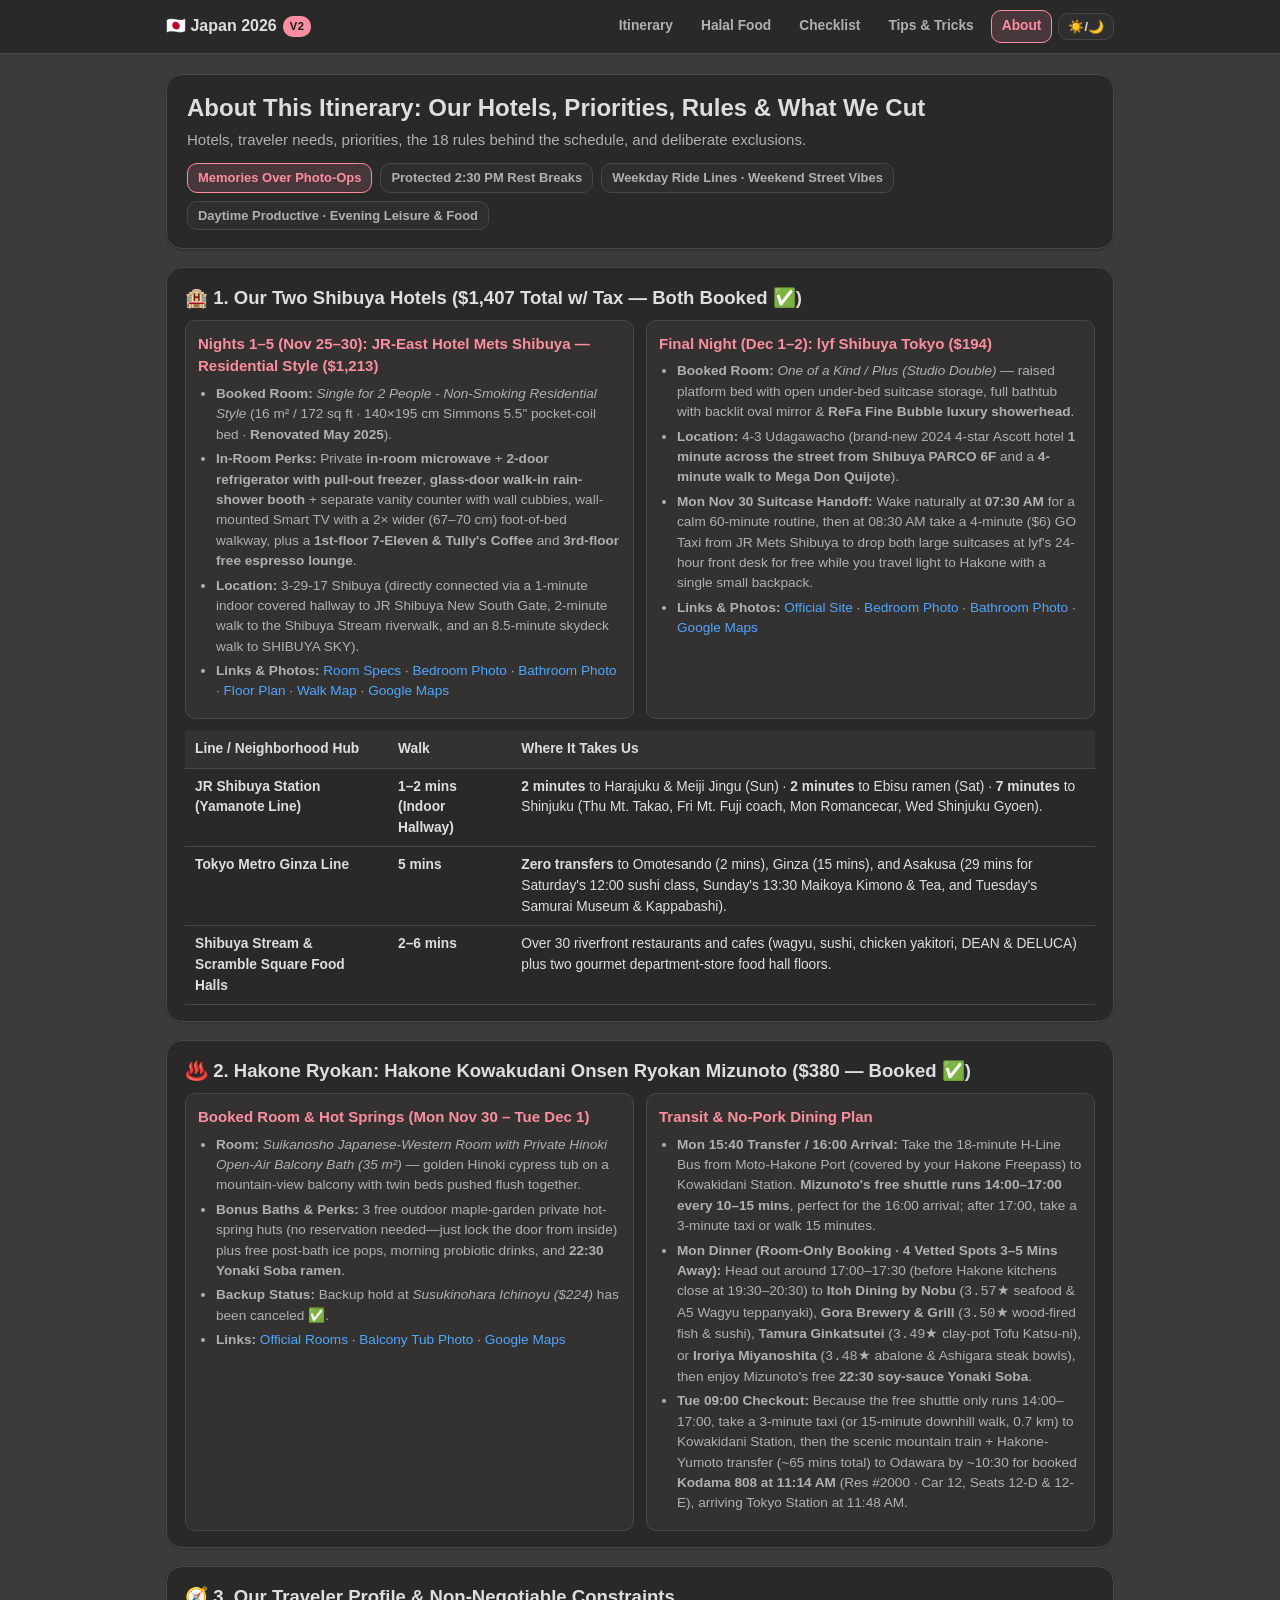
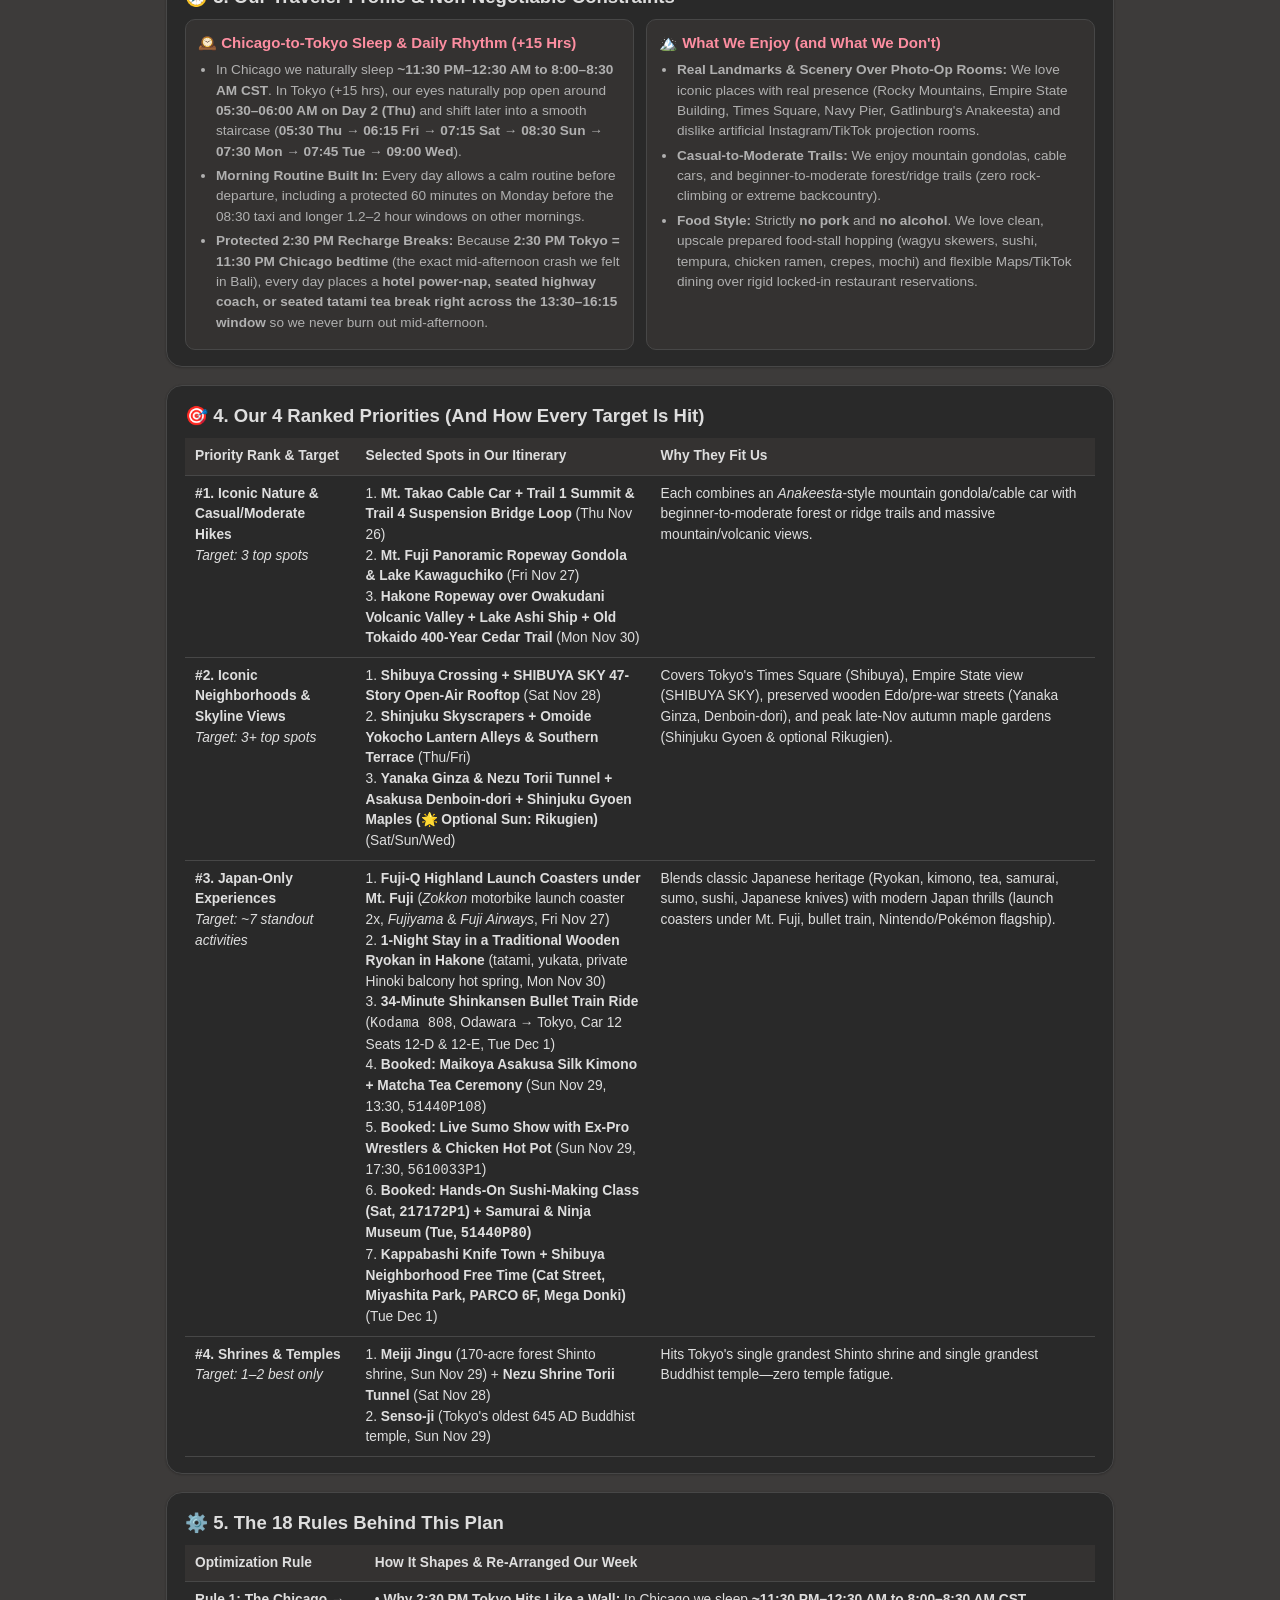
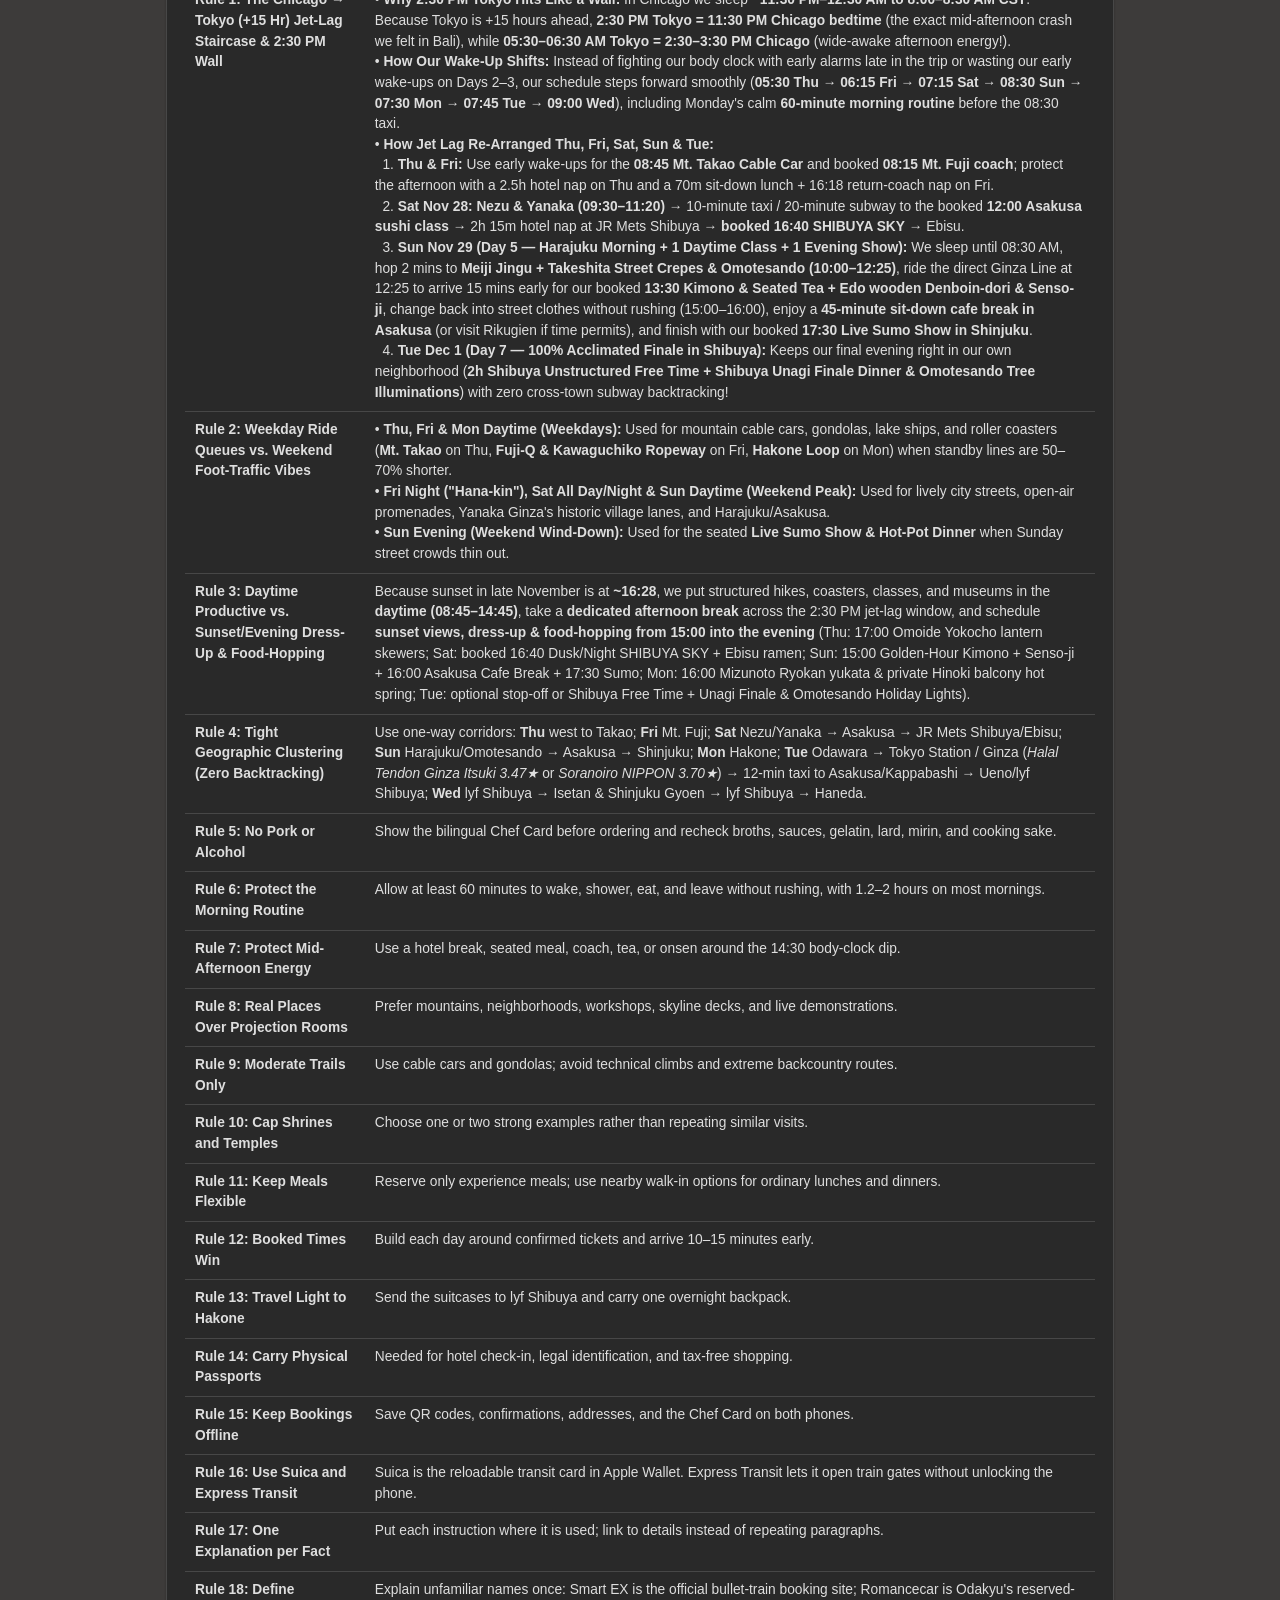
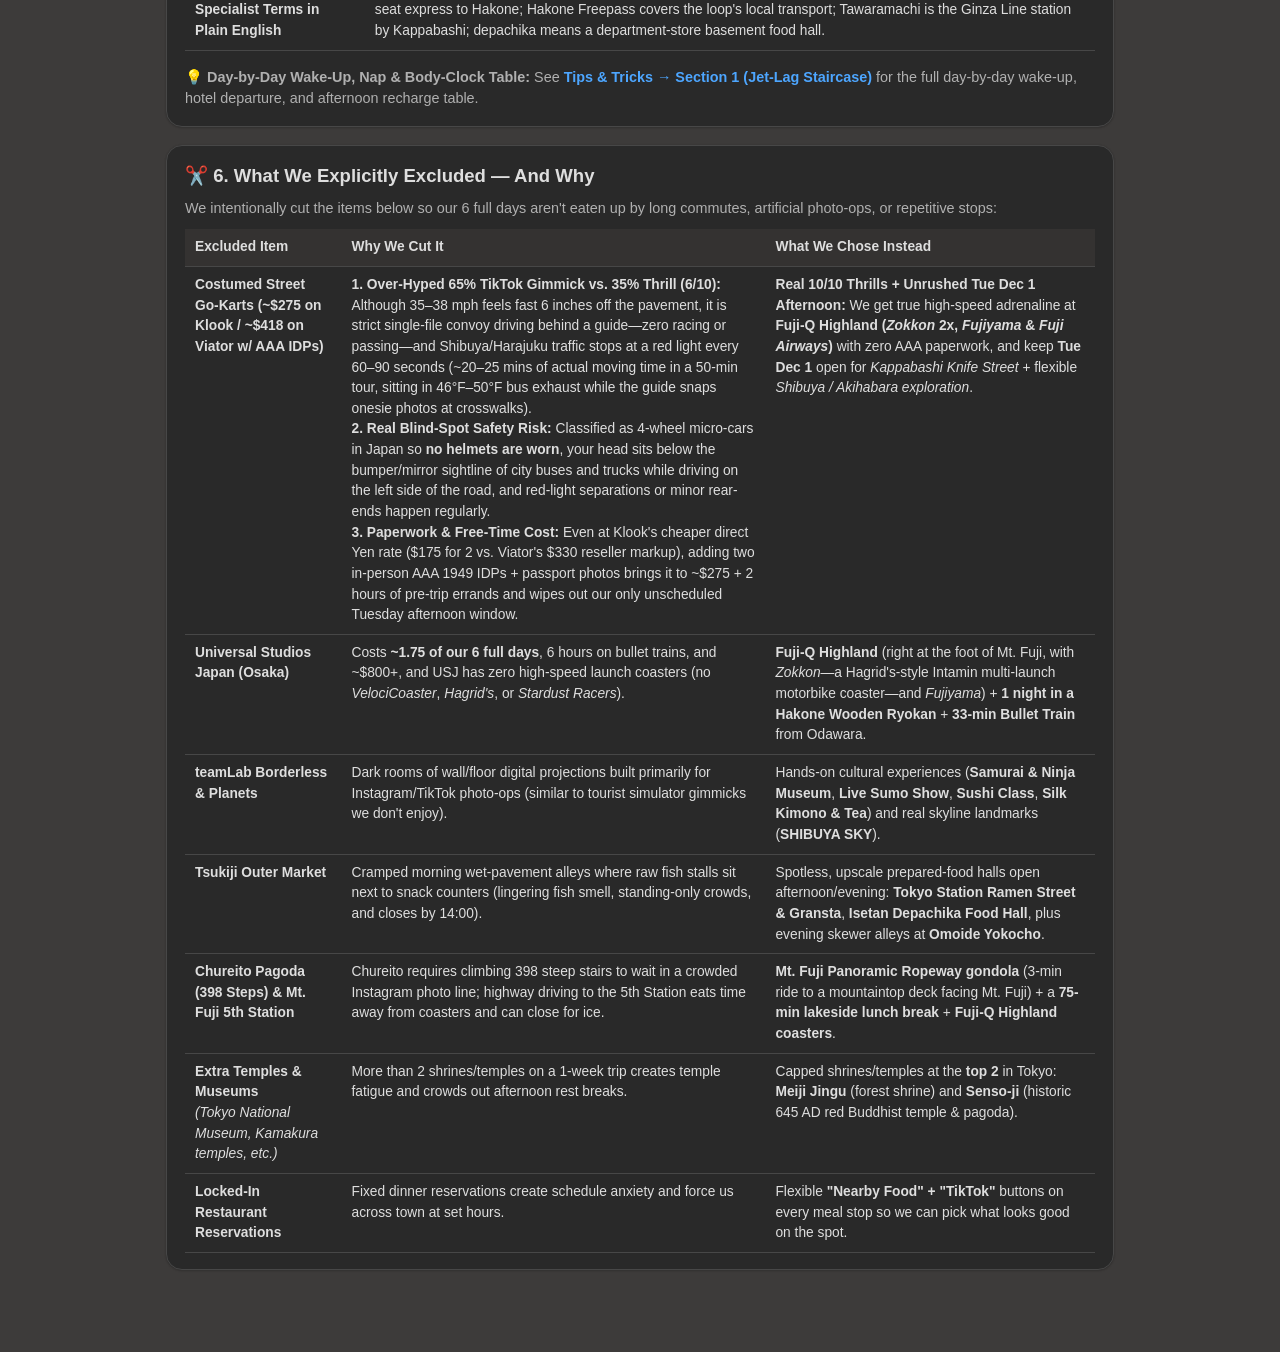
==== about.html @ 8bb9cf11 "Update itinerary Weather & Visibility to Nov 23, 2026 live forecast (v26) Co-authored-by: Copilot <2" ====
<!DOCTYPE html>
<html lang="en" data-theme="dark">
<head>
  <meta charset="utf-8" />
  <meta name="viewport" content="width=device-width, initial-scale=1" />
  <title>About Our Hotels &amp; Plan — Japan 2026 (v2)</title>
  <script>
  (() => {
    const param = new URLSearchParams(window.location.search).get("scoutTheme");
    const saved = localStorage.getItem("jp_v2_theme");
    const theme =
      param || saved || (window.matchMedia("(prefers-color-scheme: light)").matches ? "dark" : "dark");
    document.documentElement.setAttribute("data-theme", theme);
    if ("serviceWorker" in navigator) {
      window.addEventListener("load", () => {
        navigator.serviceWorker.register("sw.js").catch(() => {});
      });
    }
  })();
</script>
  <link rel="stylesheet" href="styles.css?v=26" />
</head>
<body>
  <header class="top-nav">
  <div class="top-nav-inner">
    <div class="brand">
      <span>🇯🇵 Japan 2026</span>
      <span class="brand-badge">v2</span>
    </div>
    <nav class="nav-links">
      <a class="nav-tab" href="index.html">Itinerary</a>
      <a class="nav-tab" href="halal.html">Halal Food</a>
      <a class="nav-tab" href="checklist.html">Checklist</a>
      <a class="nav-tab" href="tips.html">Tips &amp; Tricks</a>
      <a class="nav-tab active" href="about.html">About</a>
      <button class="theme-btn" id="themeToggle" type="button">☀️/🌙</button>
    </nav>
  </div>
  
</header>

  <main class="container">
    <section class="hero">
      <h1>About This Itinerary: Our Hotels, Priorities, Rules &amp; What We Cut</h1>
      <p class="hero-sub">Hotels, traveler needs, priorities, the 18 rules behind the schedule, and deliberate exclusions.</p>
      <div class="pill-row">
        <span class="stat-pill accent">Memories Over Photo-Ops</span>
        <span class="stat-pill">Protected 2:30 PM Rest Breaks</span>
        <span class="stat-pill">Weekday Ride Lines · Weekend Street Vibes</span>
        <span class="stat-pill">Daytime Productive · Evening Leisure &amp; Food</span>
      </div>
    </section>

    <section class="info-card">
      <h2>🏨 1. Our Two Shibuya Hotels ($1,407 Total w/ Tax — Both Booked ✅)</h2>
      <div class="grid-2" style="margin-bottom:12px;">
        <div class="mini-box">
          <h3>Nights 1–5 (Nov 25–30): JR-East Hotel Mets Shibuya — Residential Style ($1,213)</h3>
          <ul>
            <li><strong>Booked Room:</strong> <em>Single for 2 People - Non-Smoking Residential Style</em> (16 m² / 172 sq ft · 140×195 cm Simmons 5.5" pocket-coil bed · <strong>Renovated May 2025</strong>).</li>
            <li><strong>In-Room Perks:</strong> Private <strong>in-room microwave</strong> + <strong>2-door refrigerator with pull-out freezer</strong>, <strong>glass-door walk-in rain-shower booth</strong> + separate vanity counter with wall cubbies, wall-mounted Smart TV with a 2× wider (67–70 cm) foot-of-bed walkway, plus a <strong>1st-floor 7-Eleven &amp; Tully's Coffee</strong> and <strong>3rd-floor free espresso lounge</strong>.</li>
            <li><strong>Location:</strong> 3-29-17 Shibuya (directly connected via a 1-minute indoor covered hallway to JR Shibuya New South Gate, 2-minute walk to the Shibuya Stream riverwalk, and an 8.5-minute skydeck walk to SHIBUYA SKY).</li>
            <li><strong>Links &amp; Photos:</strong> <a href="https://www.hotelmets.jp/en/shibuya/stay.html" target="_blank" rel="noopener">Room Specs</a> · <a href="https://www.hotelmets.jp/shibuya/img/stay/img2_1.jpg" target="_blank" rel="noopener">Bedroom Photo</a> · <a href="https://www.hotelmets.jp/shibuya/img/stay/img2_5.jpg" target="_blank" rel="noopener">Bathroom Photo</a> · <a href="https://www.hotelmets.jp/shibuya/img/stay/img2_6.jpg" target="_blank" rel="noopener">Floor Plan</a> · <a href="https://www.hotelmets.jp/en/shibuya/access.html" target="_blank" rel="noopener">Walk Map</a> · <a href="https://www.google.com/maps/search/?api=1&amp;query=JR-East+Hotel+Mets+Shibuya+3-29-17+Shibuya" target="_blank" rel="noopener">Google Maps</a></li>
          </ul>
        </div>
        <div class="mini-box">
          <h3>Final Night (Dec 1–2): lyf Shibuya Tokyo ($194)</h3>
          <ul>
            <li><strong>Booked Room:</strong> <em>One of a Kind / Plus (Studio Double)</em> — raised platform bed with open under-bed suitcase storage, full bathtub with backlit oval mirror &amp; <strong>ReFa Fine Bubble luxury showerhead</strong>.</li>
            <li><strong>Location:</strong> 4-3 Udagawacho (brand-new 2024 4-star Ascott hotel <strong>1 minute across the street from Shibuya PARCO 6F</strong> and a <strong>4-minute walk to Mega Don Quijote</strong>).</li>
            <li><strong>Mon Nov 30 Suitcase Handoff:</strong> Wake naturally at <strong>07:30 AM</strong> for a calm 60-minute routine, then at 08:30 AM take a 4-minute ($6) GO Taxi from JR Mets Shibuya to drop both large suitcases at lyf's 24-hour front desk for free while you travel light to Hakone with a single small backpack.</li>
            <li><strong>Links &amp; Photos:</strong> <a href="https://www.discoverasr.com/en/lyf/japan/lyf-shibuya-tokyo" target="_blank" rel="noopener">Official Site</a> · <a href="https://pix8.agoda.net/property/62260175/971235009/9bd81d682217e8ee84afcf75256bc313.jpeg?va=1&amp;ce=3&amp;s=1024x768" target="_blank" rel="noopener">Bedroom Photo</a> · <a href="https://pix8.agoda.net/property/62260175/971235009/c43160b25fadc1863be7c001e68e0f1f.jpeg?va=1&amp;ce=3&amp;s=1024x768" target="_blank" rel="noopener">Bathroom Photo</a> · <a href="https://www.google.com/maps/search/?api=1&amp;query=lyf+Shibuya+Tokyo+4-3+Udagawacho+Shibuya" target="_blank" rel="noopener">Google Maps</a></li>
          </ul>
        </div>
      </div>

      <div class="table-wrap">
        <table class="clean-table stack-mobile">
          <thead>
            <tr>
              <th>Line / Neighborhood Hub</th>
              <th>Walk</th>
              <th>Where It Takes Us</th>
            </tr>
          </thead>
          <tbody>
            <tr>
              <td><strong>JR Shibuya Station (Yamanote Line)</strong></td>
              <td><strong>1–2 mins (Indoor Hallway)</strong></td>
              <td><strong>2 minutes</strong> to Harajuku &amp; Meiji Jingu (Sun) · <strong>2 minutes</strong> to Ebisu ramen (Sat) · <strong>7 minutes</strong> to Shinjuku (Thu Mt. Takao, Fri Mt. Fuji coach, Mon Romancecar, Wed Shinjuku Gyoen).</td>
            </tr>
            <tr>
              <td><strong>Tokyo Metro Ginza Line</strong></td>
              <td><strong>5 mins</strong></td>
              <td><strong>Zero transfers</strong> to Omotesando (2 mins), Ginza (15 mins), and Asakusa (29 mins for Saturday's 12:00 sushi class, Sunday's 13:30 Maikoya Kimono &amp; Tea, and Tuesday's Samurai Museum &amp; Kappabashi).</td>
            </tr>
            <tr>
              <td><strong>Shibuya Stream &amp; Scramble Square Food Halls</strong></td>
              <td><strong>2–6 mins</strong></td>
              <td>Over 30 riverfront restaurants and cafes (wagyu, sushi, chicken yakitori, DEAN &amp; DELUCA) plus two gourmet department-store food hall floors.</td>
            </tr>
          </tbody>
        </table>
      </div>
    </section>

    <section class="info-card">
      <h2>♨️ 2. Hakone Ryokan: Hakone Kowakudani Onsen Ryokan Mizunoto ($380 — Booked ✅)</h2>
      <div class="grid-2">
        <div class="mini-box">
          <h3>Booked Room &amp; Hot Springs (Mon Nov 30 – Tue Dec 1)</h3>
          <ul>
            <li><strong>Room:</strong> <em>Suikanosho Japanese-Western Room with Private Hinoki Open-Air Balcony Bath (35 m²)</em> — golden Hinoki cypress tub on a mountain-view balcony with twin beds pushed flush together.</li>
            <li><strong>Bonus Baths &amp; Perks:</strong> 3 free outdoor maple-garden private hot-spring huts (no reservation needed—just lock the door from inside) plus free post-bath ice pops, morning probiotic drinks, and <strong>22:30 Yonaki Soba ramen</strong>.</li>
            <li><strong>Backup Status:</strong> Backup hold at <em>Susukinohara Ichinoyu ($224)</em> has been canceled ✅.</li>
            <li><strong>Links:</strong> <a href="https://dormy-hotels.com/resort/hotels/mizunoto/rooms/" target="_blank" rel="noopener">Official Rooms</a> · <a href="https://img.dormy-hotels.com/resort/hotels/mizunoto/rooms/images/img_roo2-3.jpg" target="_blank" rel="noopener">Balcony Tub Photo</a> · <a href="https://www.google.com/maps/search/?api=1&amp;query=Hakone+Kowakudani+Onsen+Mizunoto" target="_blank" rel="noopener">Google Maps</a></li>
          </ul>
        </div>
        <div class="mini-box">
          <h3>Transit &amp; No-Pork Dining Plan</h3>
          <ul>
            <li><strong>Mon 15:40 Transfer / 16:00 Arrival:</strong> Take the 18-minute H-Line Bus from Moto-Hakone Port (covered by your Hakone Freepass) to Kowakidani Station. <strong>Mizunoto's free shuttle runs 14:00–17:00 every 10–15 mins</strong>, perfect for the 16:00 arrival; after 17:00, take a 3-minute taxi or walk 15 minutes.</li>
            <li><strong>Mon Dinner (Room-Only Booking · 4 Vetted Spots 3–5 Mins Away):</strong> Head out around 17:00–17:30 (before Hakone kitchens close at 19:30–20:30) to <strong>Itoh Dining by Nobu</strong> (<code>3.57★</code> seafood &amp; A5 Wagyu teppanyaki), <strong>Gora Brewery &amp; Grill</strong> (<code>3.50★</code> wood-fired fish &amp; sushi), <strong>Tamura Ginkatsutei</strong> (<code>3.49★</code> clay-pot Tofu Katsu-ni), or <strong>Iroriya Miyanoshita</strong> (<code>3.48★</code> abalone &amp; Ashigara steak bowls), then enjoy Mizunoto's free <strong>22:30 soy-sauce Yonaki Soba</strong>.</li>
            <li><strong>Tue 09:00 Checkout:</strong> Because the free shuttle only runs 14:00–17:00, take a 3-minute taxi (or 15-minute downhill walk, 0.7 km) to Kowakidani Station, then the scenic mountain train + Hakone-Yumoto transfer (~65 mins total) to Odawara by ~10:30 for booked <strong>Kodama 808 at 11:14 AM</strong> (Res #2000 · Car 12, Seats 12-D &amp; 12-E), arriving Tokyo Station at 11:48 AM.</li>
          </ul>
        </div>
      </div>
    </section>

    <section class="info-card" id="traveler-profile">
      <h2>🧭 3. Our Traveler Profile &amp; Non-Negotiable Constraints</h2>
      <div class="grid-2">
        <div class="mini-box">
          <h3>🕰️ Chicago-to-Tokyo Sleep &amp; Daily Rhythm (+15 Hrs)</h3>
          <ul>
            <li>In Chicago we naturally sleep <strong>~11:30 PM–12:30 AM to 8:00–8:30 AM CST</strong>. In Tokyo (+15 hrs), our eyes naturally pop open around <strong>05:30–06:00 AM on Day 2 (Thu)</strong> and shift later into a smooth staircase (<strong>05:30 Thu → 06:15 Fri → 07:15 Sat → 08:30 Sun → 07:30 Mon → 07:45 Tue → 09:00 Wed</strong>).</li>
            <li><strong>Morning Routine Built In:</strong> Every day allows a calm routine before departure, including a protected 60 minutes on Monday before the 08:30 taxi and longer 1.2–2 hour windows on other mornings.</li>
            <li><strong>Protected 2:30 PM Recharge Breaks:</strong> Because <strong>2:30 PM Tokyo = 11:30 PM Chicago bedtime</strong> (the exact mid-afternoon crash we felt in Bali), every day places a <strong>hotel power-nap, seated highway coach, or seated tatami tea break right across the 13:30–16:15 window</strong> so we never burn out mid-afternoon.</li>
          </ul>
        </div>
        <div class="mini-box">
          <h3>🏔️ What We Enjoy (and What We Don't)</h3>
          <ul>
            <li><strong>Real Landmarks &amp; Scenery Over Photo-Op Rooms:</strong> We love iconic places with real presence (Rocky Mountains, Empire State Building, Times Square, Navy Pier, Gatlinburg's Anakeesta) and dislike artificial Instagram/TikTok projection rooms.</li>
            <li><strong>Casual-to-Moderate Trails:</strong> We enjoy mountain gondolas, cable cars, and beginner-to-moderate forest/ridge trails (zero rock-climbing or extreme backcountry).</li>
            <li><strong>Food Style:</strong> Strictly <strong>no pork</strong> and <strong>no alcohol</strong>. We love clean, upscale prepared food-stall hopping (wagyu skewers, sushi, tempura, chicken ramen, crepes, mochi) and flexible Maps/TikTok dining over rigid locked-in restaurant reservations.</li>
          </ul>
        </div>
      </div>
    </section>

    <section class="info-card" id="priorities">
      <h2>🎯 4. Our 4 Ranked Priorities (And How Every Target Is Hit)</h2>
      <div class="table-wrap">
        <table class="clean-table stack-mobile">
          <thead>
            <tr>
              <th>Priority Rank &amp; Target</th>
              <th>Selected Spots in Our Itinerary</th>
              <th>Why They Fit Us</th>
            </tr>
          </thead>
          <tbody>
            <tr>
              <td><strong>#1. Iconic Nature &amp; Casual/Moderate Hikes</strong><br /><em>Target: 3 top spots</em></td>
              <td>
                1. <strong>Mt. Takao Cable Car + Trail 1 Summit &amp; Trail 4 Suspension Bridge Loop</strong> (Thu Nov 26)<br />
                2. <strong>Mt. Fuji Panoramic Ropeway Gondola &amp; Lake Kawaguchiko</strong> (Fri Nov 27)<br />
                3. <strong>Hakone Ropeway over Owakudani Volcanic Valley + Lake Ashi Ship + Old Tokaido 400-Year Cedar Trail</strong> (Mon Nov 30)
              </td>
              <td>Each combines an <em>Anakeesta</em>-style mountain gondola/cable car with beginner-to-moderate forest or ridge trails and massive mountain/volcanic views.</td>
            </tr>
            <tr>
              <td><strong>#2. Iconic Neighborhoods &amp; Skyline Views</strong><br /><em>Target: 3+ top spots</em></td>
              <td>
                1. <strong>Shibuya Crossing + SHIBUYA SKY 47-Story Open-Air Rooftop</strong> (Sat Nov 28)<br />
                2. <strong>Shinjuku Skyscrapers + Omoide Yokocho Lantern Alleys &amp; Southern Terrace</strong> (Thu/Fri)<br />
                3. <strong>Yanaka Ginza &amp; Nezu Torii Tunnel + Asakusa Denboin-dori + Shinjuku Gyoen Maples (🌟 Optional Sun: Rikugien)</strong> (Sat/Sun/Wed)
              </td>
              <td>Covers Tokyo's Times Square (Shibuya), Empire State view (SHIBUYA SKY), preserved wooden Edo/pre-war streets (Yanaka Ginza, Denboin-dori), and peak late-Nov autumn maple gardens (Shinjuku Gyoen &amp; optional Rikugien).</td>
            </tr>
            <tr>
              <td><strong>#3. Japan-Only Experiences</strong><br /><em>Target: ~7 standout activities</em></td>
              <td>
                1. <strong>Fuji-Q Highland Launch Coasters under Mt. Fuji</strong> (<em>Zokkon</em> motorbike launch coaster 2x, <em>Fujiyama</em> &amp; <em>Fuji Airways</em>, Fri Nov 27)<br />
                2. <strong>1-Night Stay in a Traditional Wooden Ryokan in Hakone</strong> (tatami, yukata, private Hinoki balcony hot spring, Mon Nov 30)<br />
                3. <strong>34-Minute Shinkansen Bullet Train Ride</strong> (<code>Kodama 808</code>, Odawara → Tokyo, Car 12 Seats 12-D &amp; 12-E, Tue Dec 1)<br />
                4. <strong>Booked: Maikoya Asakusa Silk Kimono + Matcha Tea Ceremony</strong> (Sun Nov 29, 13:30, <code>51440P108</code>)<br />
                5. <strong>Booked: Live Sumo Show with Ex-Pro Wrestlers &amp; Chicken Hot Pot</strong> (Sun Nov 29, 17:30, <code>5610033P1</code>)<br />
                6. <strong>Booked: Hands-On Sushi-Making Class (Sat, <code>217172P1</code>) + Samurai &amp; Ninja Museum (Tue, <code>51440P80</code>)</strong><br />
                7. <strong>Kappabashi Knife Town + Shibuya Neighborhood Free Time (Cat Street, Miyashita Park, PARCO 6F, Mega Donki)</strong> (Tue Dec 1)
              </td>
              <td>Blends classic Japanese heritage (Ryokan, kimono, tea, samurai, sumo, sushi, Japanese knives) with modern Japan thrills (launch coasters under Mt. Fuji, bullet train, Nintendo/Pokémon flagship).</td>
            </tr>
            <tr>
              <td><strong>#4. Shrines &amp; Temples</strong><br /><em>Target: 1–2 best only</em></td>
              <td>
                1. <strong>Meiji Jingu</strong> (170-acre forest Shinto shrine, Sun Nov 29) + <strong>Nezu Shrine Torii Tunnel</strong> (Sat Nov 28)<br />
                2. <strong>Senso-ji</strong> (Tokyo's oldest 645 AD Buddhist temple, Sun Nov 29)
              </td>
              <td>Hits Tokyo's single grandest Shinto shrine and single grandest Buddhist temple—zero temple fatigue.</td>
            </tr>
          </tbody>
        </table>
      </div>
    </section>

    <section class="info-card" id="jet-lag-rules">
      <h2>⚙️ 5. The 18 Rules Behind This Plan</h2>
      <div class="table-wrap" style="margin-bottom:16px;">
        <table class="clean-table stack-mobile">
          <thead>
            <tr>
              <th>Optimization Rule</th>
              <th>How It Shapes &amp; Re-Arranged Our Week</th>
            </tr>
          </thead>
          <tbody>
            <tr>
              <td><strong>Rule 1: The Chicago → Tokyo (+15 Hr) Jet-Lag Staircase &amp; 2:30 PM Wall</strong></td>
              <td>
                • <strong>Why 2:30 PM Tokyo Hits Like a Wall:</strong> In Chicago we sleep <strong>~11:30 PM–12:30 AM to 8:00–8:30 AM CST</strong>. Because Tokyo is +15 hours ahead, <strong>2:30 PM Tokyo = 11:30 PM Chicago bedtime</strong> (the exact mid-afternoon crash we felt in Bali), while <strong>05:30–06:30 AM Tokyo = 2:30–3:30 PM Chicago</strong> (wide-awake afternoon energy!).<br />
                • <strong>How Our Wake-Up Shifts:</strong> Instead of fighting our body clock with early alarms late in the trip or wasting our early wake-ups on Days 2–3, our schedule steps forward smoothly (<strong>05:30 Thu → 06:15 Fri → 07:15 Sat → 08:30 Sun → 07:30 Mon → 07:45 Tue → 09:00 Wed</strong>), including Monday's calm <strong>60-minute morning routine</strong> before the 08:30 taxi.<br />
                • <strong>How Jet Lag Re-Arranged Thu, Fri, Sat, Sun &amp; Tue:</strong><br />
                &nbsp;&nbsp;1. <strong>Thu &amp; Fri:</strong> Use early wake-ups for the <strong>08:45 Mt. Takao Cable Car</strong> and booked <strong>08:15 Mt. Fuji coach</strong>; protect the afternoon with a 2.5h hotel nap on Thu and a 70m sit-down lunch + 16:18 return-coach nap on Fri.<br />
                &nbsp;&nbsp;2. <strong>Sat Nov 28:</strong> <strong>Nezu &amp; Yanaka (09:30–11:20)</strong> → 10-minute taxi / 20-minute subway to the booked <strong>12:00 Asakusa sushi class</strong> → 2h 15m hotel nap at JR Mets Shibuya → <strong>booked 16:40 SHIBUYA SKY</strong> → Ebisu.<br />
                &nbsp;&nbsp;3. <strong>Sun Nov 29 (Day 5 — Harajuku Morning + 1 Daytime Class + 1 Evening Show):</strong> We sleep until 08:30 AM, hop 2 mins to <strong>Meiji Jingu + Takeshita Street Crepes &amp; Omotesando (10:00–12:25)</strong>, ride the direct Ginza Line at 12:25 to arrive 15 mins early for our booked <strong>13:30 Kimono &amp; Seated Tea + Edo wooden Denboin-dori &amp; Senso-ji</strong>, change back into street clothes without rushing (15:00–16:00), enjoy a <strong>45-minute sit-down cafe break in Asakusa</strong> (or visit Rikugien if time permits), and finish with our booked <strong>17:30 Live Sumo Show in Shinjuku</strong>.<br />
                &nbsp;&nbsp;4. <strong>Tue Dec 1 (Day 7 — 100% Acclimated Finale in Shibuya):</strong> Keeps our final evening right in our own neighborhood (<strong>2h Shibuya Unstructured Free Time + Shibuya Unagi Finale Dinner &amp; Omotesando Tree Illuminations</strong>) with zero cross-town subway backtracking!
              </td>
            </tr>
            <tr>
              <td><strong>Rule 2: Weekday Ride Queues vs. Weekend Foot-Traffic Vibes</strong></td>
              <td>
                • <strong>Thu, Fri &amp; Mon Daytime (Weekdays):</strong> Used for mountain cable cars, gondolas, lake ships, and roller coasters (<strong>Mt. Takao</strong> on Thu, <strong>Fuji-Q &amp; Kawaguchiko Ropeway</strong> on Fri, <strong>Hakone Loop</strong> on Mon) when standby lines are 50–70% shorter.<br />
                • <strong>Fri Night ("Hana-kin"), Sat All Day/Night &amp; Sun Daytime (Weekend Peak):</strong> Used for lively city streets, open-air promenades, Yanaka Ginza's historic village lanes, and Harajuku/Asakusa.<br />
                • <strong>Sun Evening (Weekend Wind-Down):</strong> Used for the seated <strong>Live Sumo Show &amp; Hot-Pot Dinner</strong> when Sunday street crowds thin out.
              </td>
            </tr>
            <tr>
              <td><strong>Rule 3: Daytime Productive vs. Sunset/Evening Dress-Up &amp; Food-Hopping</strong></td>
              <td>
                Because sunset in late November is at <strong>~16:28</strong>, we put structured hikes, coasters, classes, and museums in the <strong>daytime (08:45–14:45)</strong>, take a <strong>dedicated afternoon break</strong> across the 2:30 PM jet-lag window, and schedule <strong>sunset views, dress-up &amp; food-hopping from 15:00 into the evening</strong> (Thu: 17:00 Omoide Yokocho lantern skewers; Sat: booked 16:40 Dusk/Night SHIBUYA SKY + Ebisu ramen; Sun: 15:00 Golden-Hour Kimono + Senso-ji + 16:00 Asakusa Cafe Break + 17:30 Sumo; Mon: 16:00 Mizunoto Ryokan yukata &amp; private Hinoki balcony hot spring; Tue: optional stop-off or Shibuya Free Time + Unagi Finale &amp; Omotesando Holiday Lights).
              </td>
            </tr>
            <tr>
              <td><strong>Rule 4: Tight Geographic Clustering (Zero Backtracking)</strong></td>
              <td>
                Use one-way corridors: <strong>Thu</strong> west to Takao; <strong>Fri</strong> Mt. Fuji; <strong>Sat</strong> Nezu/Yanaka → Asakusa → JR Mets Shibuya/Ebisu; <strong>Sun</strong> Harajuku/Omotesando → Asakusa → Shinjuku; <strong>Mon</strong> Hakone; <strong>Tue</strong> Odawara → Tokyo Station / Ginza (<em>Halal Tendon Ginza Itsuki 3.47★</em> or <em>Soranoiro NIPPON 3.70★</em>) → 12-min taxi to Asakusa/Kappabashi → Ueno/lyf Shibuya; <strong>Wed</strong> lyf Shibuya → Isetan &amp; Shinjuku Gyoen → lyf Shibuya → Haneda.
              </td>
            </tr>
            <tr><td><strong>Rule 5: No Pork or Alcohol</strong></td><td>Show the bilingual Chef Card before ordering and recheck broths, sauces, gelatin, lard, mirin, and cooking sake.</td></tr>
            <tr><td><strong>Rule 6: Protect the Morning Routine</strong></td><td>Allow at least 60 minutes to wake, shower, eat, and leave without rushing, with 1.2–2 hours on most mornings.</td></tr>
            <tr><td><strong>Rule 7: Protect Mid-Afternoon Energy</strong></td><td>Use a hotel break, seated meal, coach, tea, or onsen around the 14:30 body-clock dip.</td></tr>
            <tr><td><strong>Rule 8: Real Places Over Projection Rooms</strong></td><td>Prefer mountains, neighborhoods, workshops, skyline decks, and live demonstrations.</td></tr>
            <tr><td><strong>Rule 9: Moderate Trails Only</strong></td><td>Use cable cars and gondolas; avoid technical climbs and extreme backcountry routes.</td></tr>
            <tr><td><strong>Rule 10: Cap Shrines and Temples</strong></td><td>Choose one or two strong examples rather than repeating similar visits.</td></tr>
            <tr><td><strong>Rule 11: Keep Meals Flexible</strong></td><td>Reserve only experience meals; use nearby walk-in options for ordinary lunches and dinners.</td></tr>
            <tr><td><strong>Rule 12: Booked Times Win</strong></td><td>Build each day around confirmed tickets and arrive 10–15 minutes early.</td></tr>
            <tr><td><strong>Rule 13: Travel Light to Hakone</strong></td><td>Send the suitcases to lyf Shibuya and carry one overnight backpack.</td></tr>
            <tr><td><strong>Rule 14: Carry Physical Passports</strong></td><td>Needed for hotel check-in, legal identification, and tax-free shopping.</td></tr>
            <tr><td><strong>Rule 15: Keep Bookings Offline</strong></td><td>Save QR codes, confirmations, addresses, and the Chef Card on both phones.</td></tr>
            <tr><td><strong>Rule 16: Use Suica and Express Transit</strong></td><td>Suica is the reloadable transit card in Apple Wallet. Express Transit lets it open train gates without unlocking the phone.</td></tr>
            <tr><td><strong>Rule 17: One Explanation per Fact</strong></td><td>Put each instruction where it is used; link to details instead of repeating paragraphs.</td></tr>
            <tr><td><strong>Rule 18: Define Specialist Terms in Plain English</strong></td><td>Explain unfamiliar names once: Smart EX is the official bullet-train booking site; Romancecar is Odakyu's reserved-seat express to Hakone; Hakone Freepass covers the loop's local transport; Tawaramachi is the Ginza Line station by Kappabashi; depachika means a department-store basement food hall.</td></tr>
          </tbody>
        </table>
      </div>
      <p style="margin:0;color:var(--cp-text-soft);font-size:0.9rem;">💡 <strong>Day-by-Day Wake-Up, Nap &amp; Body-Clock Table:</strong> See <a href="tips.html"><strong>Tips &amp; Tricks → Section 1 (Jet-Lag Staircase)</strong></a> for the full day-by-day wake-up, hotel departure, and afternoon recharge table.</p>
    </section>

    <section class="info-card" id="exclusions">
      <h2>✂️ 6. What We Explicitly Excluded — And Why</h2>
      <p>We intentionally cut the items below so our 6 full days aren't eaten up by long commutes, artificial photo-ops, or repetitive stops:</p>
      <div class="table-wrap">
        <table class="clean-table stack-mobile">
          <thead>
            <tr>
              <th>Excluded Item</th>
              <th>Why We Cut It</th>
              <th>What We Chose Instead</th>
            </tr>
          </thead>
          <tbody>
            <tr>
              <td><strong>Costumed Street Go-Karts (~$275 on Klook / ~$418 on Viator w/ AAA IDPs)</strong></td>
              <td>
                <strong>1. Over-Hyped 65% TikTok Gimmick vs. 35% Thrill (6/10):</strong> Although 35–38 mph feels fast 6 inches off the pavement, it is strict single-file convoy driving behind a guide—zero racing or passing—and Shibuya/Harajuku traffic stops at a red light every 60–90 seconds (~20–25 mins of actual moving time in a 50-min tour, sitting in 46°F–50°F bus exhaust while the guide snaps onesie photos at crosswalks).<br />
                <strong>2. Real Blind-Spot Safety Risk:</strong> Classified as 4-wheel micro-cars in Japan so <strong>no helmets are worn</strong>, your head sits below the bumper/mirror sightline of city buses and trucks while driving on the left side of the road, and red-light separations or minor rear-ends happen regularly.<br />
                <strong>3. Paperwork &amp; Free-Time Cost:</strong> Even at Klook's cheaper direct Yen rate ($175 for 2 vs. Viator's $330 reseller markup), adding two in-person AAA 1949 IDPs + passport photos brings it to ~$275 + 2 hours of pre-trip errands and wipes out our only unscheduled Tuesday afternoon window.
              </td>
              <td><strong>Real 10/10 Thrills + Unrushed Tue Dec 1 Afternoon:</strong> We get true high-speed adrenaline at <strong>Fuji-Q Highland (<em>Zokkon</em> 2x, <em>Fujiyama</em> &amp; <em>Fuji Airways</em>)</strong> with zero AAA paperwork, and keep <strong>Tue Dec 1</strong> open for <em>Kappabashi Knife Street</em> + flexible <em>Shibuya / Akihabara exploration</em>.</td>
            </tr>
            <tr>
              <td><strong>Universal Studios Japan (Osaka)</strong></td>
              <td>Costs <strong>~1.75 of our 6 full days</strong>, 6 hours on bullet trains, and ~$800+, and USJ has zero high-speed launch coasters (no <em>VelociCoaster</em>, <em>Hagrid's</em>, or <em>Stardust Racers</em>).</td>
              <td><strong>Fuji-Q Highland</strong> (right at the foot of Mt. Fuji, with <em>Zokkon</em>—a Hagrid's-style Intamin multi-launch motorbike coaster—and <em>Fujiyama</em>) + <strong>1 night in a Hakone Wooden Ryokan</strong> + <strong>33-min Bullet Train</strong> from Odawara.</td>
            </tr>
            <tr>
              <td><strong>teamLab Borderless &amp; Planets</strong></td>
              <td>Dark rooms of wall/floor digital projections built primarily for Instagram/TikTok photo-ops (similar to tourist simulator gimmicks we don't enjoy).</td>
              <td>Hands-on cultural experiences (<strong>Samurai &amp; Ninja Museum</strong>, <strong>Live Sumo Show</strong>, <strong>Sushi Class</strong>, <strong>Silk Kimono &amp; Tea</strong>) and real skyline landmarks (<strong>SHIBUYA SKY</strong>).</td>
            </tr>
            <tr>
              <td><strong>Tsukiji Outer Market</strong></td>
              <td>Cramped morning wet-pavement alleys where raw fish stalls sit next to snack counters (lingering fish smell, standing-only crowds, and closes by 14:00).</td>
              <td>Spotless, upscale prepared-food halls open afternoon/evening: <strong>Tokyo Station Ramen Street &amp; Gransta</strong>, <strong>Isetan Depachika Food Hall</strong>, plus evening skewer alleys at <strong>Omoide Yokocho</strong>.</td>
            </tr>
            <tr>
              <td><strong>Chureito Pagoda (398 Steps) &amp; Mt. Fuji 5th Station</strong></td>
              <td>Chureito requires climbing 398 steep stairs to wait in a crowded Instagram photo line; highway driving to the 5th Station eats time away from coasters and can close for ice.</td>
              <td><strong>Mt. Fuji Panoramic Ropeway gondola</strong> (3-min ride to a mountaintop deck facing Mt. Fuji) + a <strong>75-min lakeside lunch break</strong> + <strong>Fuji-Q Highland coasters</strong>.</td>
            </tr>
            <tr>
              <td><strong>Extra Temples &amp; Museums</strong><br /><em>(Tokyo National Museum, Kamakura temples, etc.)</em></td>
              <td>More than 2 shrines/temples on a 1-week trip creates temple fatigue and crowds out afternoon rest breaks.</td>
              <td>Capped shrines/temples at the <strong>top 2</strong> in Tokyo: <strong>Meiji Jingu</strong> (forest shrine) and <strong>Senso-ji</strong> (historic 645 AD red Buddhist temple &amp; pagoda).</td>
            </tr>
            <tr>
              <td><strong>Locked-In Restaurant Reservations</strong></td>
              <td>Fixed dinner reservations create schedule anxiety and force us across town at set hours.</td>
              <td>Flexible <strong>"Nearby Food" + "TikTok"</strong> buttons on every meal stop so we can pick what looks good on the spot.</td>
            </tr>
          </tbody>
        </table>
      </div>
    </section>
  </main>

  <script>
    document.getElementById("themeToggle").addEventListener("click", () => {
      const cur = document.documentElement.getAttribute("data-theme") === "dark" ? "light" : "dark";
      document.documentElement.setAttribute("data-theme", cur);
      localStorage.setItem("jp_v2_theme", cur);
    });
  </script>
</body>
</html>
---- styles.css ----
/* Clawpilot Mandatory Theme Variables + Streamlined Day Showcase & Bulleted Schedule Layout */
:root {
  color-scheme: light;
  --cp-bg: #f7f4ef;
  --cp-bg-elevated: #fcfbf8;
  --cp-surface: #ffffff;
  --cp-surface-soft: #f5f5f5;
  --cp-border: #dedede;
  --cp-border-strong: #919191;
  --cp-text: #242424;
  --cp-text-muted: #5c5c5c;
  --cp-text-soft: #6f6f6f;
  --cp-accent: #b11f4b;
  --cp-accent-hover: #9a1a41;
  --cp-accent-soft: rgba(177, 31, 75, 0.08);
  --cp-accent-fg: #ffffff;
  --cp-success: #16a34a;
  --cp-danger: #dc2626;
  --cp-warning: #f59e0b;
  --cp-link: #0078d4;
  --cp-shadow: 0 18px 48px rgba(0, 0, 0, 0.12);
  --cp-overlay: rgba(255, 255, 255, 0.8);
  --cp-panel: rgba(255, 255, 255, 0.86);
  --cp-panel-strong: rgba(255, 255, 255, 0.96);
  --cp-sheen: rgba(255, 255, 255, 0.55);
  --cp-highlight: rgba(177, 31, 75, 0.12);
}
html[data-theme="dark"] {
  color-scheme: dark;
  --cp-bg: #3d3b3a;
  --cp-bg-elevated: #343231;
  --cp-surface: #292929;
  --cp-surface-soft: #2e2e2e;
  --cp-border: #474747;
  --cp-border-strong: #5f5f5f;
  --cp-text: #dedede;
  --cp-text-muted: #919191;
  --cp-text-soft: #b0b0b0;
  --cp-accent: #fd8ea1;
  --cp-accent-hover: #fb7b91;
  --cp-accent-soft: rgba(253, 142, 161, 0.14);
  --cp-accent-fg: #1a1a1a;
  --cp-success: #4ade80;
  --cp-danger: #f87171;
  --cp-warning: #fbbf24;
  --cp-link: #4da6ff;
  --cp-shadow: 0 18px 48px rgba(0, 0, 0, 0.32);
  --cp-overlay: rgba(41, 41, 41, 0.88);
  --cp-panel: rgba(41, 41, 41, 0.72);
  --cp-panel-strong: rgba(41, 41, 41, 0.96);
  --cp-sheen: rgba(255, 255, 255, 0.04);
  --cp-highlight: rgba(253, 142, 161, 0.12);
}

*, *::before, *::after {
  box-sizing: border-box;
}

html {
  scroll-behavior: smooth;
}

body {
  margin: 0;
  background: var(--cp-bg);
  color: var(--cp-text);
  font-family: "Segoe UI", Aptos, Calibri, -apple-system, BlinkMacSystemFont, sans-serif;
  line-height: 1.5;
  -webkit-font-smoothing: antialiased;
  overflow-x: clip;
  overflow-wrap: break-word;
}

a {
  color: var(--cp-link);
  text-decoration: none;
}
a:hover {
  text-decoration: underline;
}

/* Sticky Top Navigation */
.top-nav {
  position: sticky;
  top: 0;
  z-index: 50;
  background: var(--cp-panel-strong);
  border-bottom: 1px solid var(--cp-border);
  backdrop-filter: blur(8px);
}
.top-nav-inner {
  max-width: 980px;
  margin: 0 auto;
  padding: 10px 16px;
  display: flex;
  align-items: center;
  justify-content: space-between;
  gap: 8px;
  flex-wrap: wrap;
}
.brand {
  font-weight: 700;
  font-size: 1rem;
  color: var(--cp-text);
  display: flex;
  align-items: center;
  gap: 6px;
}
.brand-badge {
  background: var(--cp-accent);
  color: var(--cp-accent-fg);
  font-size: 0.7rem;
  font-weight: 700;
  padding: 2px 7px;
  border-radius: 0.625rem;
  letter-spacing: 0.04em;
  text-transform: uppercase;
}
.nav-links {
  display: flex;
  align-items: center;
  gap: 6px;
  flex-wrap: wrap;
}
.nav-tab {
  padding: 5px 10px;
  border-radius: 0.625rem;
  font-size: 0.86rem;
  font-weight: 600;
  color: var(--cp-text-soft);
  border: 1px solid transparent;
}
.nav-tab:hover {
  text-decoration: none;
  color: var(--cp-text);
  background: var(--cp-surface-soft);
}
.nav-tab.active {
  background: var(--cp-accent-soft);
  color: var(--cp-accent);
  border-color: var(--cp-accent);
}
.theme-btn {
  background: var(--cp-surface-soft);
  color: var(--cp-text);
  border: 1px solid var(--cp-border);
  padding: 5px 9px;
  border-radius: 0.625rem;
  font-size: 0.8rem;
  font-weight: 600;
  cursor: pointer;
}

/* Day Jump Bar */
.day-bar {
  background: var(--cp-bg-elevated);
  border-top: 1px solid var(--cp-border);
  overflow-x: auto;
  white-space: nowrap;
  -webkit-overflow-scrolling: touch;
}
.day-bar-inner {
  max-width: 980px;
  margin: 0 auto;
  padding: 8px 16px;
  display: flex;
  gap: 8px;
}
.day-pill {
  display: inline-block;
  padding: 6px 12px;
  border-radius: 0.625rem;
  background: var(--cp-surface);
  border: 1px solid var(--cp-border);
  color: var(--cp-text);
  font-size: 0.84rem;
  font-weight: 600;
}
.day-pill:hover {
  border-color: var(--cp-accent);
  color: var(--cp-accent);
  text-decoration: none;
}

/* Main Container */
.container {
  max-width: 980px;
  margin: 0 auto;
  padding: 20px 16px 64px;
}

/* Hero Banner */
.hero {
  background: var(--cp-surface);
  border: 1px solid var(--cp-border);
  border-radius: 16px;
  padding: 18px 20px;
  margin-bottom: 18px;
  box-shadow: 0 0 2px rgba(0,0,0,0.12), 0 1px 2px rgba(0,0,0,0.14);
}
.hero h1 {
  margin: 0 0 6px;
  font-size: 1.5rem;
  line-height: 1.25;
}
.hero-sub {
  margin: 0 0 12px;
  color: var(--cp-text-soft);
  font-size: 0.94rem;
}
.pill-row {
  display: flex;
  flex-wrap: wrap;
  gap: 8px;
}
.stat-pill {
  background: var(--cp-surface-soft);
  border: 1px solid var(--cp-border);
  border-radius: 0.625rem;
  padding: 4px 10px;
  font-size: 0.81rem;
  color: var(--cp-text-soft);
  font-weight: 600;
}
.stat-pill.accent {
  background: var(--cp-accent-soft);
  color: var(--cp-accent);
  border-color: var(--cp-accent);
}

/* Section Headers */
.section-head {
  display: flex;
  align-items: baseline;
  justify-content: space-between;
  gap: 12px;
  flex-wrap: wrap;
  margin: 24px 0 12px;
}
.section-head h2 {
  margin: 0;
  font-size: 1.24rem;
}
.section-meta {
  font-size: 0.84rem;
  color: var(--cp-text-muted);
}

/* Checklist Cards */
.chk-group {
  background: var(--cp-surface);
  border: 1px solid var(--cp-border);
  border-radius: 16px;
  margin-bottom: 12px;
  overflow: hidden;
  box-shadow: 0 0 2px rgba(0,0,0,0.12), 0 1px 2px rgba(0,0,0,0.14);
}
.chk-group summary {
  padding: 13px 16px;
  cursor: pointer;
  font-weight: 700;
  font-size: 0.98rem;
  display: flex;
  align-items: center;
  justify-content: space-between;
  gap: 10px;
  list-style: none;
}
.chk-group summary::-webkit-details-marker {
  display: none;
}
.chk-badge {
  background: var(--cp-accent-soft);
  color: var(--cp-accent);
  font-size: 0.76rem;
  padding: 3px 8px;
  border-radius: 0.625rem;
  font-weight: 700;
}
.chk-list {
  border-top: 1px solid var(--cp-border);
  padding: 6px 16px 12px;
}
.chk-item input[type="checkbox"] {
  width: 18px;
  height: 18px;
  accent-color: var(--cp-accent);
  cursor: pointer;
}
.chk-item.done .chk-title {
  text-decoration: line-through;
  color: var(--cp-text-muted);
}
.chk-title {
  font-weight: 600;
  font-size: 0.92rem;
  margin-bottom: 3px;
}
.chk-detail {
  font-size: 0.85rem;
  color: var(--cp-text-soft);
  margin-bottom: 5px;
}

/* Chef Card Box */
.chef-card {
  background: var(--cp-bg-elevated);
  border: 1px solid var(--cp-accent);
  border-radius: 16px;
  padding: 14px 16px;
  margin: 14px 0 20px;
}
.chef-card-title {
  font-weight: 700;
  font-size: 0.94rem;
  color: var(--cp-accent);
  margin-bottom: 5px;
}
.chef-jp {
  font-size: 1.05rem;
  font-weight: 700;
  background: var(--cp-surface);
  border: 1px solid var(--cp-border);
  border-radius: 0.625rem;
  padding: 9px 12px;
  margin: 6px 0;
}

/* Day Card */
.day-card {
  background: var(--cp-surface);
  border: 1px solid var(--cp-border);
  border-radius: 16px;
  padding: 18px 20px;
  margin-bottom: 20px;
  scroll-margin-top: 112px;
  box-shadow: 0 0 2px rgba(0,0,0,0.12), 0 1px 2px rgba(0,0,0,0.14);
}
.day-top {
  display: flex;
  align-items: flex-start;
  justify-content: space-between;
  gap: 12px;
  flex-wrap: wrap;
  margin-bottom: 6px;
}
.day-date {
  font-size: 0.78rem;
  font-weight: 700;
  text-transform: uppercase;
  letter-spacing: 0.05em;
  color: var(--cp-accent);
}
.day-title {
  margin: 2px 0 3px;
  font-size: 1.22rem;
  line-height: 1.3;
}
.day-corridor {
  font-size: 0.84rem;
  color: var(--cp-text-muted);
}
.crowd-pill {
  background: var(--cp-accent-soft);
  color: var(--cp-accent);
  border: 1px solid var(--cp-accent);
  padding: 4px 10px;
  border-radius: 0.625rem;
  font-size: 0.77rem;
  font-weight: 700;
}
.day-overview {
  margin: 8px 0 10px;
  font-size: 0.92rem;
  color: var(--cp-text);
  background: var(--cp-bg-elevated);
  border-left: 3px solid var(--cp-accent);
  padding: 8px 12px;
  border-radius: 0 0.625rem 0.625rem 0;
}
.day-meta-bar {
  display: flex;
  flex-wrap: wrap;
  gap: 8px;
  padding: 7px 11px;
  background: var(--cp-surface-soft);
  border: 1px solid var(--cp-border);
  border-radius: 0.625rem;
  font-size: 0.81rem;
  color: var(--cp-text-soft);
  margin-bottom: 12px;
}

/* Top Showcase Photo Gallery */
.day-gallery {
  display: grid;
  grid-template-columns: repeat(3, 1fr);
  gap: 10px;
  margin-bottom: 16px;
}
.day-gallery.cols-2 {
  grid-template-columns: repeat(2, 1fr);
}
.photo-item {
  background: var(--cp-bg-elevated);
  border: 1px solid var(--cp-border);
  border-radius: 0.625rem;
  overflow: hidden;
  cursor: pointer;
  transition: border-color 0.15s ease;
}
.photo-item:hover {
  border-color: var(--cp-accent);
}
.photo-item img {
  width: 100%;
  height: 145px;
  object-fit: cover;
  display: block;
}
.photo-cap {
  padding: 6px 8px;
  font-size: 0.79rem;
  font-weight: 600;
  color: var(--cp-text);
  text-align: center;
  line-height: 1.25;
}

/* Bulleted Timed Schedule */
.schedule-heading {
  font-size: 0.78rem;
  font-weight: 700;
  text-transform: uppercase;
  letter-spacing: 0.05em;
  color: var(--cp-text-muted);
  margin: 0 0 7px;
}
.schedule-list {
  margin: 0;
  padding-left: 20px;
  display: flex;
  flex-direction: column;
  gap: 7px;
}
.schedule-bullet {
  padding: 8px 11px;
  border-radius: 0.625rem;
  background: var(--cp-bg-elevated);
  border: 1px solid var(--cp-border);
  font-size: 0.9rem;
}
.schedule-bullet.break-bullet {
  background: var(--cp-highlight);
  border-color: var(--cp-accent);
}
.bullet-top {
  display: flex;
  align-items: baseline;
  flex-wrap: wrap;
  gap: 8px;
  margin-bottom: 2px;
}
.stop-time {
  font-family: Consolas, "Courier New", Courier, monospace;
  font-weight: 700;
  font-size: 0.82rem;
  color: var(--cp-accent);
  background: var(--cp-surface);
  border: 1px solid var(--cp-border);
  padding: 1px 7px;
  border-radius: 0.625rem;
}
.stop-phase {
  font-size: 0.73rem;
  font-weight: 600;
  color: var(--cp-text-muted);
}
.stop-name {
  font-weight: 700;
  color: var(--cp-text);
}
.stop-note {
  color: var(--cp-text-soft);
  font-size: 0.85rem;
  margin: 2px 0 5px;
}
.nav-steps-box {
  background: var(--cp-surface);
  border: 1px solid var(--cp-border);
  border-left: 3px solid var(--cp-link);
  border-radius: 0 0.5rem 0.5rem 0;
  padding: 6px 10px;
  margin: 5px 0 6px;
}
.nav-steps-title {
  font-size: 0.78rem;
  font-weight: 700;
  color: var(--cp-link);
  margin-bottom: 3px;
}
.nav-steps-list {
  margin: 0;
  padding-left: 18px;
  font-size: 0.82rem;
  color: var(--cp-text);
  display: flex;
  flex-direction: column;
  gap: 3px;
}
.nav-steps-list li strong {
  color: var(--cp-text);
}
.stop-req {
  font-size: 0.82rem;
  color: var(--cp-text);
  background: var(--cp-surface);
  border-left: 3px solid var(--cp-accent);
  padding: 5px 9px;
  border-radius: 0 0.5rem 0.5rem 0;
  margin: 4px 0 5px;
}
.stop-req strong {
  color: var(--cp-accent);
}
.action-row {
  display: flex;
  flex-wrap: wrap;
  gap: 6px;
  margin-top: 4px;
}
.btn-pill {
  display: inline-flex;
  align-items: center;
  gap: 4px;
  padding: 3px 9px;
  border-radius: 0.625rem;
  font-size: 0.75rem;
  font-weight: 600;
  background: var(--cp-surface);
  border: 1px solid var(--cp-border);
  color: var(--cp-text);
}
.btn-pill:hover {
  border-color: var(--cp-accent);
  color: var(--cp-accent);
  text-decoration: none;
}
.btn-pill.primary {
  background: var(--cp-accent);
  color: var(--cp-accent-fg);
  border-color: var(--cp-accent);
}

/* Info Cards & Tables */
.info-card {
  background: var(--cp-surface);
  border: 1px solid var(--cp-border);
  border-radius: 16px;
  padding: 16px 18px;
  margin-bottom: 18px;
  box-shadow: 0 0 2px rgba(0,0,0,0.12), 0 1px 2px rgba(0,0,0,0.14);
}
.info-card h2 {
  margin: 0 0 8px;
  font-size: 1.16rem;
}
.info-card p {
  margin: 0 0 10px;
  color: var(--cp-text-soft);
  font-size: 0.9rem;
}
.table-wrap {
  overflow-x: auto;
}
.clean-table {
  width: 100%;
  border-collapse: collapse;
  font-size: 0.86rem;
}
.clean-table th,
.clean-table td {
  text-align: left;
  padding: 8px 10px;
  border-bottom: 1px solid var(--cp-border);
  vertical-align: top;
}
.clean-table th {
  background: var(--cp-bg-elevated);
  color: var(--cp-text);
  font-weight: 700;
}
.glance-day {
  width: 165px;
  white-space: normal;
}
.glance-day a {
  font-weight: 700;
  font-size: 0.9rem;
  white-space: nowrap;
}
.glance-sub {
  font-size: 0.75rem;
  color: var(--cp-text-muted);
  margin-top: 2px;
  white-space: normal;
  line-height: 1.3;
}
.glance-items {
  font-size: 0.88rem;
  color: var(--cp-text);
  line-height: 1.45;
}
.grid-2 {
  display: grid;
  grid-template-columns: repeat(auto-fit, minmax(260px, 1fr));
  gap: 12px;
}
.mini-box {
  background: var(--cp-bg-elevated);
  border: 1px solid var(--cp-border);
  border-radius: 0.625rem;
  padding: 12px;
  min-width: 0;
  overflow-wrap: break-word;
}
.mini-box h3 {
  margin: 0 0 6px;
  font-size: 0.94rem;
  color: var(--cp-accent);
}
.mini-box ul {
  margin: 0;
  padding-left: 18px;
  font-size: 0.85rem;
  color: var(--cp-text-soft);
}
.mini-box li {
  margin-bottom: 4px;
}

/* Device-Only Offline QR Wallet */
.qr-wallet {
  background: var(--cp-surface);
  border: 2px solid var(--cp-accent);
  border-radius: 16px;
  padding: 18px;
  margin-bottom: 18px;
  box-shadow: 0 0 2px rgba(0,0,0,0.12), 0 1px 2px rgba(0,0,0,0.14);
}
.qr-wallet-head {
  display: flex;
  align-items: center;
  justify-content: space-between;
  gap: 8px;
  flex-wrap: wrap;
  margin-bottom: 6px;
}
.qr-wallet-title {
  font-weight: 700;
  color: var(--cp-accent);
  font-size: 1rem;
}
.qr-privacy-pill {
  font-size: 0.75rem;
  font-weight: 700;
  padding: 3px 9px;
  border-radius: 0.625rem;
  background: var(--cp-accent-soft);
  color: var(--cp-accent);
  border: 1px solid var(--cp-accent);
}
.qr-grid {
  display: grid;
  grid-template-columns: repeat(2, 1fr);
  gap: 12px;
  margin-top: 12px;
}
.qr-slot {
  background: var(--cp-bg-elevated);
  border: 1px solid var(--cp-border);
  border-radius: 0.625rem;
  padding: 12px;
  display: flex;
  flex-direction: column;
  gap: 8px;
}
.qr-slot-title {
  font-weight: 700;
  font-size: 0.9rem;
  color: var(--cp-text);
}
.qr-slot-sub {
  font-size: 0.78rem;
  color: var(--cp-text-soft);
}
.qr-preview-box {
  background: var(--cp-surface);
  border: 1px dashed var(--cp-border-strong);
  border-radius: 0.625rem;
  min-height: 150px;
  display: flex;
  align-items: center;
  justify-content: center;
  padding: 8px;
  text-align: center;
  cursor: pointer;
  overflow: hidden;
}
.qr-preview-box img {
  max-width: 100%;
  max-height: 240px;
  object-fit: contain;
  display: block;
  border-radius: 6px;
}
.qr-empty-msg {
  font-size: 0.8rem;
  color: var(--cp-text-muted);
  padding: 12px;
}
.qr-actions {
  display: flex;
  gap: 8px;
  flex-wrap: wrap;
}
.qr-file-input {
  display: none;
}

/* Lightbox Modal */
.lightbox {
  position: fixed;
  inset: 0;
  z-index: 100;
  background: var(--cp-overlay);
  display: none;
  align-items: center;
  justify-content: center;
  padding: 16px;
}
.lightbox.open {
  display: flex;
}
.lightbox-box {
  background: var(--cp-surface);
  border: 1px solid var(--cp-border-strong);
  border-radius: 16px;
  max-width: 820px;
  width: 100%;
  overflow: hidden;
  box-shadow: var(--cp-shadow);
}
.lightbox-box img {
  width: 100%;
  max-height: 72vh;
  object-fit: contain;
  background: var(--cp-bg);
  display: block;
}
.lightbox-meta {
  padding: 12px 16px;
  display: flex;
  align-items: center;
  justify-content: space-between;
  gap: 12px;
  font-size: 0.85rem;
  color: var(--cp-text-soft);
}

@media (max-width: 640px) {
  .top-nav-inner { padding: 8px 12px; gap: 6px; }
  .brand { font-size: 0.95rem; }
  .nav-links { width: 100%; justify-content: space-between; gap: 4px; }
  .nav-tab { padding: 5px 8px; font-size: 0.78rem; text-align: center; flex: 1 1 auto; }
  .theme-btn { padding: 5px 8px; font-size: 0.76rem; }
  .day-bar { white-space: normal; overflow-x: hidden; }
  .day-bar-inner { padding: 6px 10px; gap: 5px; flex-wrap: wrap; }
  .day-pill { padding: 4px 8px; font-size: 0.76rem; }
  .container { padding: 14px 12px 48px; }
  .hero { padding: 14px; }
  .hero h1 { font-size: 1.22rem; }
  .hero-sub { font-size: 0.88rem; }
  .stat-pill { font-size: 0.77rem; white-space: normal; line-height: 1.35; }
  .day-card, .info-card { padding: 14px; }
  .day-title { font-size: 1.08rem; }
  .day-gallery, .day-gallery.cols-2 { grid-template-columns: repeat(2, 1fr); gap: 8px; }
  .photo-item img { height: 115px; }
  .photo-cap { font-size: 0.74rem; padding: 6px 6px; }
  .schedule-list { padding-left: 0; list-style: none; }
  .schedule-bullet { padding: 10px; }
  .btn-pill { padding: 5px 10px; font-size: 0.77rem; }
  .grid-2, .qr-grid { grid-template-columns: 1fr; }
  .table-wrap { overflow-x: visible; }
  .stack-mobile thead { display: none; }
  .stack-mobile, .stack-mobile tbody, .stack-mobile tr, .stack-mobile td {
    display: block;
    width: 100%;
    min-width: 0;
  }
  .stack-mobile tr {
    border: 1px solid var(--cp-border);
    border-radius: 0.625rem;
    margin-bottom: 10px;
    padding: 10px 12px;
    background: var(--cp-bg-elevated);
  }
  .stack-mobile td {
    border-bottom: none;
    padding: 3px 0;
  }
  .stack-mobile td[data-label]::before {
    content: attr(data-label) ": ";
    font-weight: 700;
    color: var(--cp-text-muted);
    font-size: 0.76rem;
    text-transform: uppercase;
    letter-spacing: 0.03em;
  }
  .glance-day {
    width: 100%;
    padding: 0 0 6px !important;
    margin-bottom: 4px;
    border-bottom: 1px solid var(--cp-border) !important;
    display: flex !important;
    align-items: baseline;
    justify-content: space-between;
    flex-wrap: wrap;
    gap: 6px;
  }
  .glance-sub { margin-top: 0; }
  .glance-items { font-size: 0.85rem; padding: 4px 0 0 !important; }
  .chk-group summary { padding: 12px 14px; font-size: 0.92rem; }
  .chk-table thead { display: none; }
  .chk-table, .chk-table tbody { display: block; width: 100%; padding: 8px 10px; }
  .chk-table tr.chk-item {
    display: grid;
    grid-template-columns: 26px minmax(0, 1fr);
    gap: 4px 10px;
    border: 1px solid var(--cp-border);
    border-radius: 0.625rem;
    margin-bottom: 10px;
    padding: 10px 12px;
    background: var(--cp-bg-elevated);
  }
  .chk-table td {
    border-bottom: none;
    padding: 0;
    min-width: 0;
  }
  .chk-table td.chk-check-cell {
    grid-column: 1;
    grid-row: 1 / span 3;
    width: 26px !important;
    padding-top: 2px;
    text-align: left !important;
  }
  .chk-table td.chk-main-cell {
    grid-column: 2;
    width: 100%;
  }
  .chk-table td.chk-due-cell {
    grid-column: 2;
    white-space: normal !important;
    font-size: 0.79rem !important;
    margin-top: 4px;
    padding-top: 5px;
    border-top: 1px dashed var(--cp-border);
  }
  .chk-table td.chk-due-cell::before {
    content: "📅 Due: ";
    color: var(--cp-text-muted);
    font-weight: 700;
  }
  .chk-table td.chk-comp-cell {
    grid-column: 2;
    white-space: normal !important;
    font-size: 0.79rem !important;
  }
  .chk-table td.chk-comp-cell:not(:empty)::before {
    content: "✅ Completed: ";
    font-weight: 700;
  }
  .chk-table td.chk-comp-cell:empty {
    display: none;
  }
}
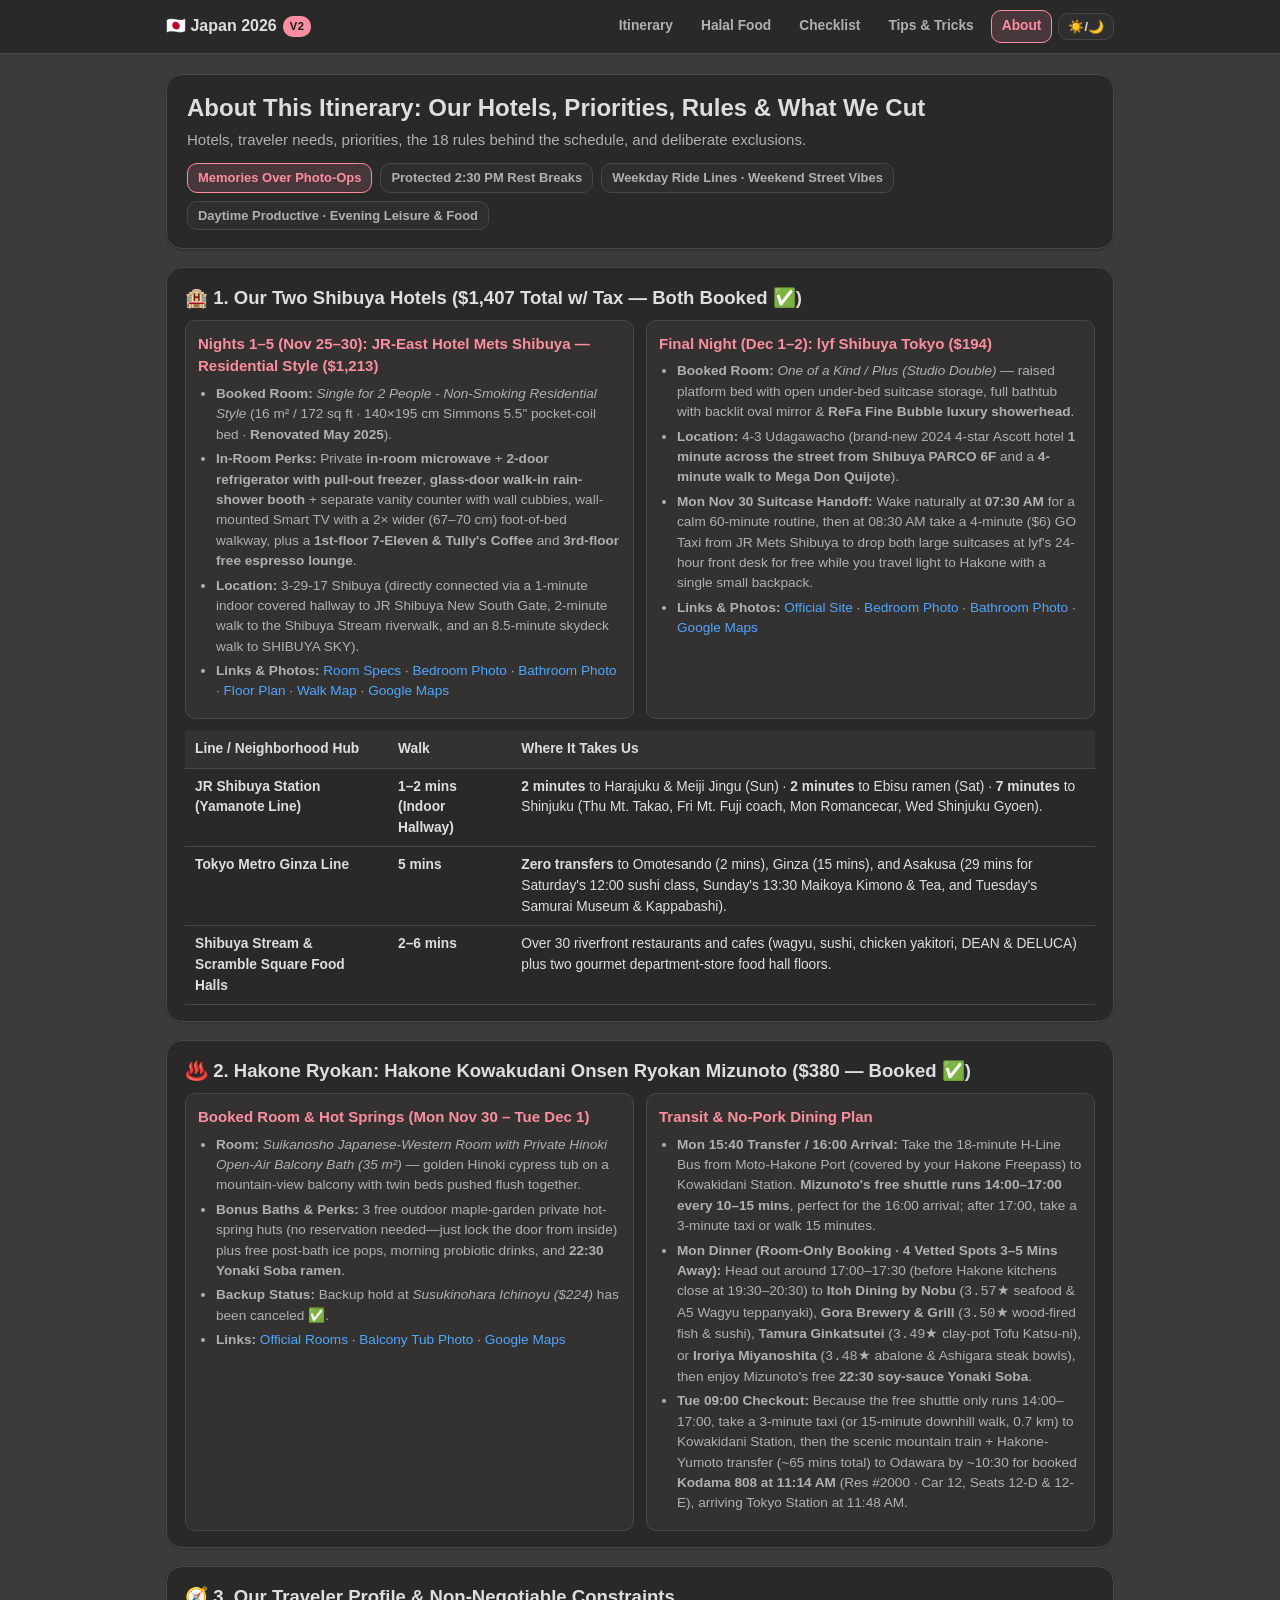
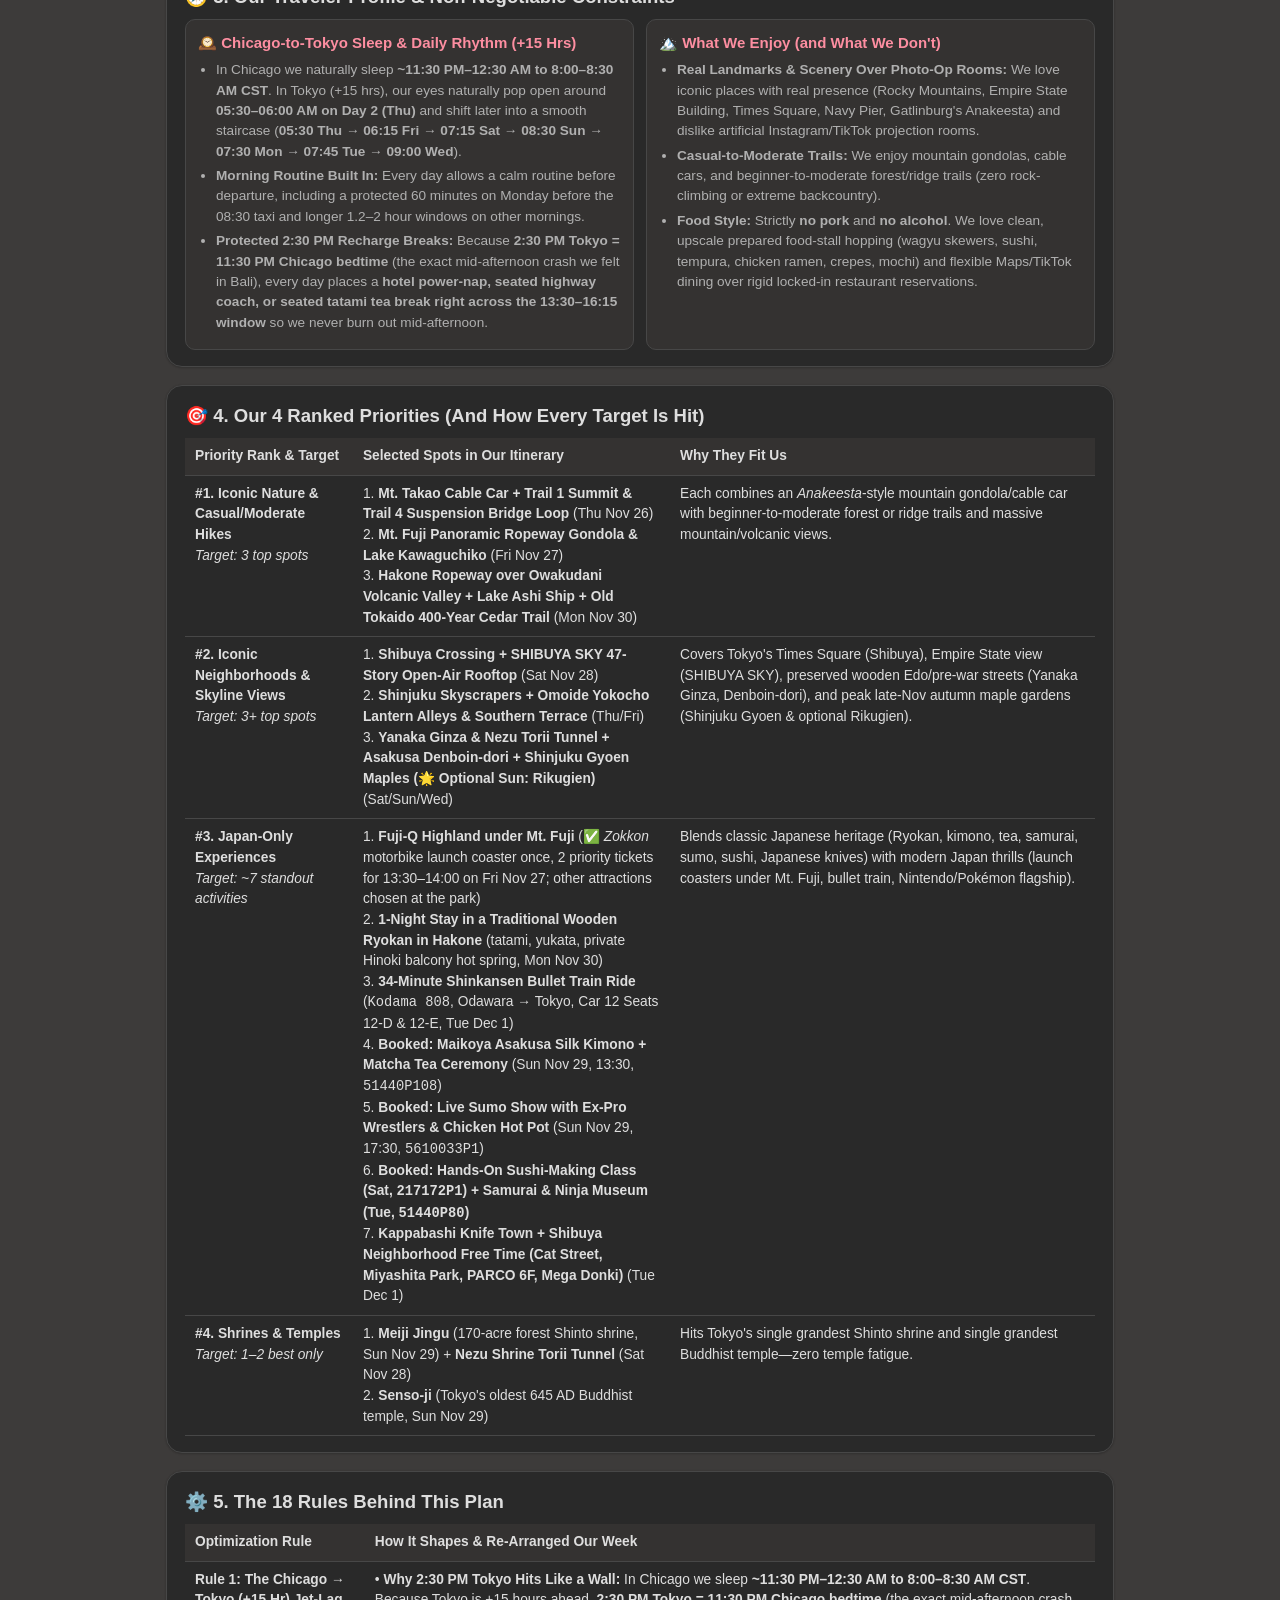
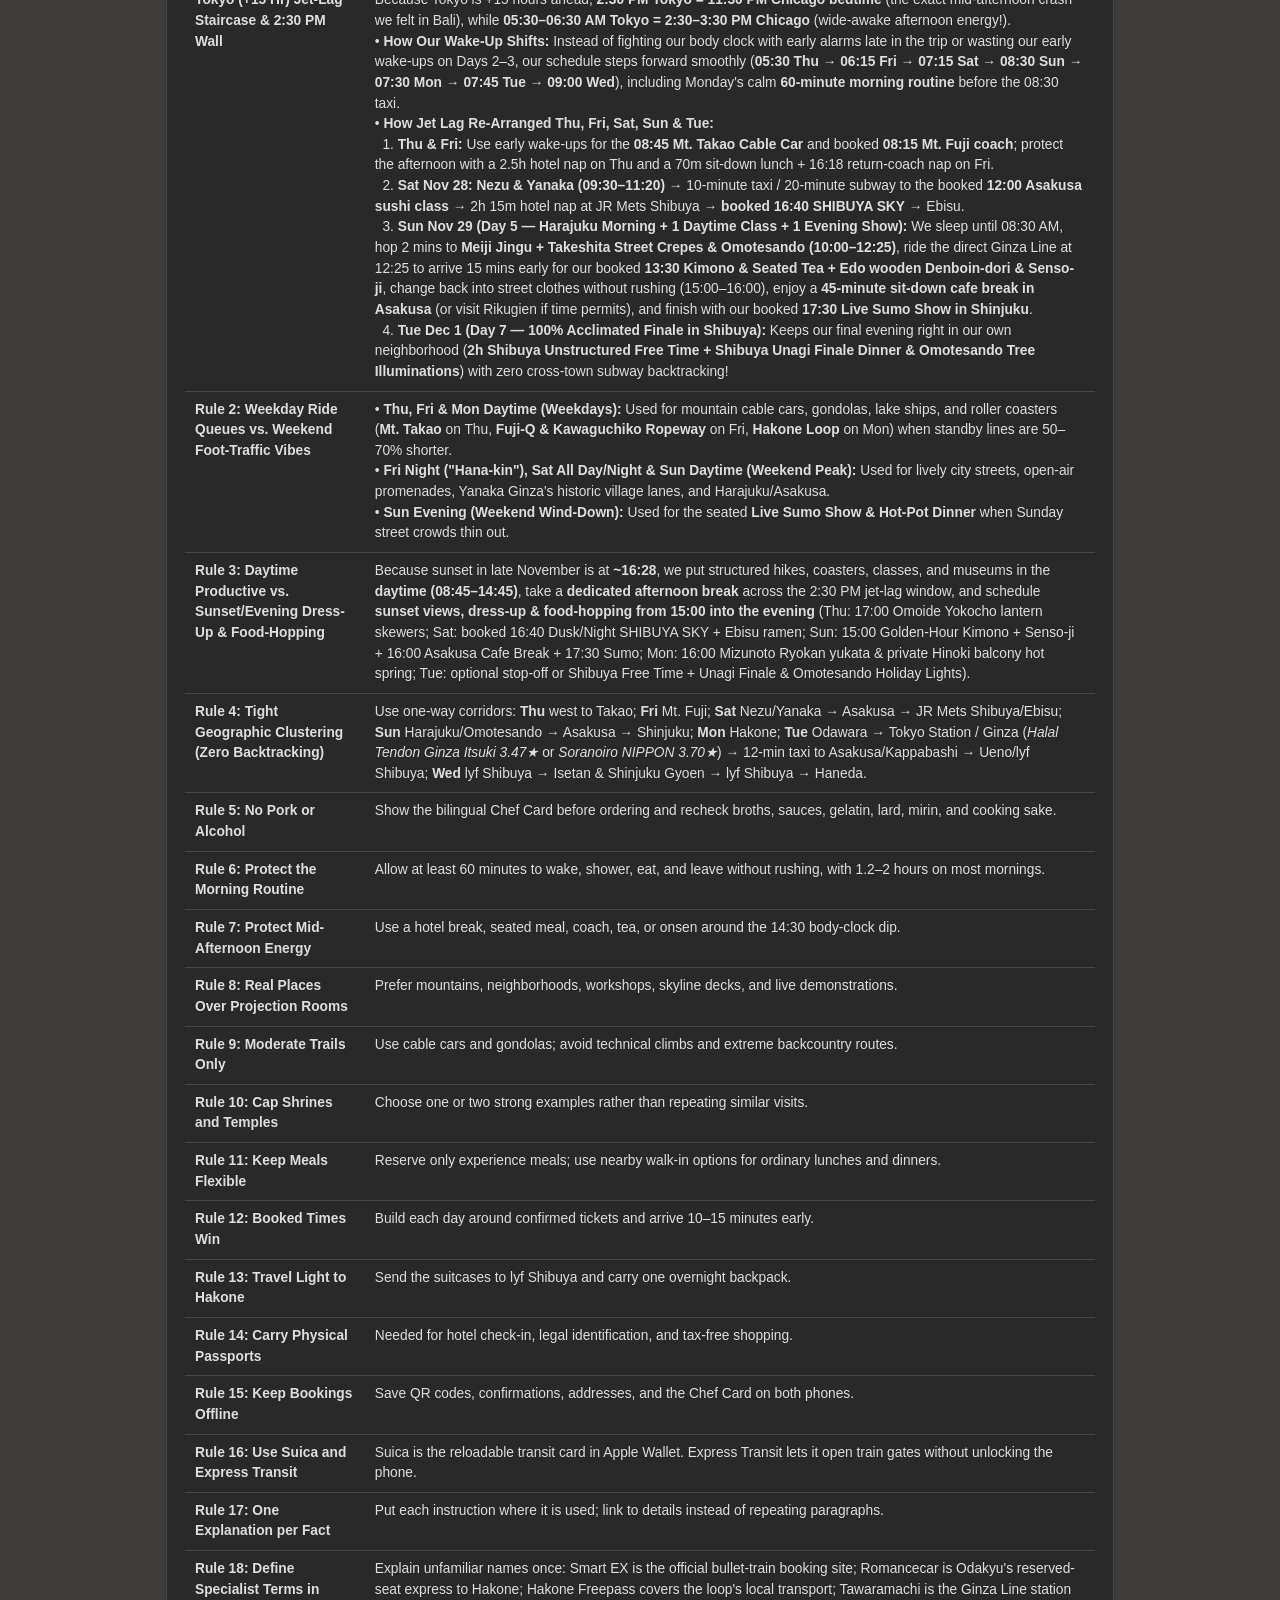
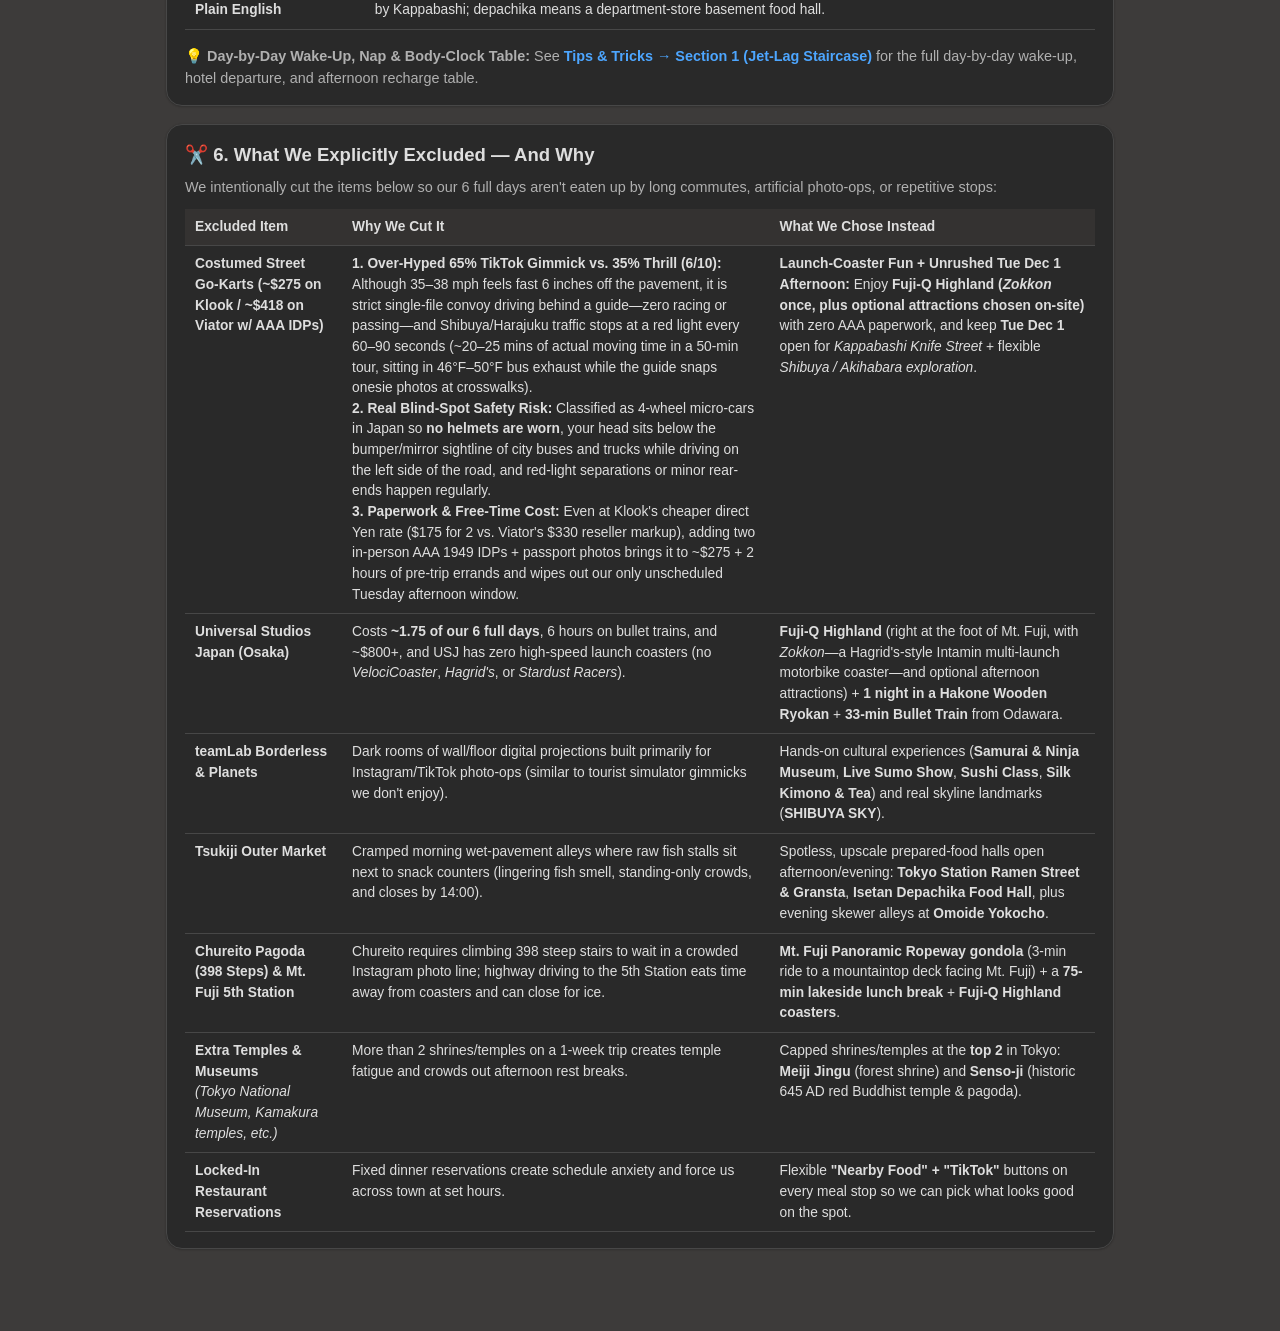
==== commit 623f459e: "Confirm Zokkon priority booking and simplify Friday itinerary Co-authored-by: Copilot <223556219+Cop" ====
--- a/about.html
+++ b/about.html
@@ -18,7 +18,7 @@
     }
   })();
 </script>
-  <link rel="stylesheet" href="styles.css?v=26" />
+  <link rel="stylesheet" href="styles.css?v=29" />
 </head>
 <body>
   <header class="top-nav">
@@ -182,7 +182,7 @@
             <tr>
               <td><strong>#3. Japan-Only Experiences</strong><br /><em>Target: ~7 standout activities</em></td>
               <td>
-                1. <strong>Fuji-Q Highland Launch Coasters under Mt. Fuji</strong> (<em>Zokkon</em> motorbike launch coaster 2x, <em>Fujiyama</em> &amp; <em>Fuji Airways</em>, Fri Nov 27)<br />
+                1. <strong>Fuji-Q Highland under Mt. Fuji</strong> (✅ <em>Zokkon</em> motorbike launch coaster once, 2 priority tickets for 13:30–14:00 on Fri Nov 27; other attractions chosen at the park)<br />
                 2. <strong>1-Night Stay in a Traditional Wooden Ryokan in Hakone</strong> (tatami, yukata, private Hinoki balcony hot spring, Mon Nov 30)<br />
                 3. <strong>34-Minute Shinkansen Bullet Train Ride</strong> (<code>Kodama 808</code>, Odawara → Tokyo, Car 12 Seats 12-D &amp; 12-E, Tue Dec 1)<br />
                 4. <strong>Booked: Maikoya Asakusa Silk Kimono + Matcha Tea Ceremony</strong> (Sun Nov 29, 13:30, <code>51440P108</code>)<br />
@@ -288,12 +288,12 @@
                 <strong>2. Real Blind-Spot Safety Risk:</strong> Classified as 4-wheel micro-cars in Japan so <strong>no helmets are worn</strong>, your head sits below the bumper/mirror sightline of city buses and trucks while driving on the left side of the road, and red-light separations or minor rear-ends happen regularly.<br />
                 <strong>3. Paperwork &amp; Free-Time Cost:</strong> Even at Klook's cheaper direct Yen rate ($175 for 2 vs. Viator's $330 reseller markup), adding two in-person AAA 1949 IDPs + passport photos brings it to ~$275 + 2 hours of pre-trip errands and wipes out our only unscheduled Tuesday afternoon window.
               </td>
-              <td><strong>Real 10/10 Thrills + Unrushed Tue Dec 1 Afternoon:</strong> We get true high-speed adrenaline at <strong>Fuji-Q Highland (<em>Zokkon</em> 2x, <em>Fujiyama</em> &amp; <em>Fuji Airways</em>)</strong> with zero AAA paperwork, and keep <strong>Tue Dec 1</strong> open for <em>Kappabashi Knife Street</em> + flexible <em>Shibuya / Akihabara exploration</em>.</td>
+              <td><strong>Launch-Coaster Fun + Unrushed Tue Dec 1 Afternoon:</strong> Enjoy <strong>Fuji-Q Highland (<em>Zokkon</em> once, plus optional attractions chosen on-site)</strong> with zero AAA paperwork, and keep <strong>Tue Dec 1</strong> open for <em>Kappabashi Knife Street</em> + flexible <em>Shibuya / Akihabara exploration</em>.</td>
             </tr>
             <tr>
               <td><strong>Universal Studios Japan (Osaka)</strong></td>
               <td>Costs <strong>~1.75 of our 6 full days</strong>, 6 hours on bullet trains, and ~$800+, and USJ has zero high-speed launch coasters (no <em>VelociCoaster</em>, <em>Hagrid's</em>, or <em>Stardust Racers</em>).</td>
-              <td><strong>Fuji-Q Highland</strong> (right at the foot of Mt. Fuji, with <em>Zokkon</em>—a Hagrid's-style Intamin multi-launch motorbike coaster—and <em>Fujiyama</em>) + <strong>1 night in a Hakone Wooden Ryokan</strong> + <strong>33-min Bullet Train</strong> from Odawara.</td>
+              <td><strong>Fuji-Q Highland</strong> (right at the foot of Mt. Fuji, with <em>Zokkon</em>—a Hagrid's-style Intamin multi-launch motorbike coaster—and optional afternoon attractions) + <strong>1 night in a Hakone Wooden Ryokan</strong> + <strong>33-min Bullet Train</strong> from Odawara.</td>
             </tr>
             <tr>
               <td><strong>teamLab Borderless &amp; Planets</strong></td>
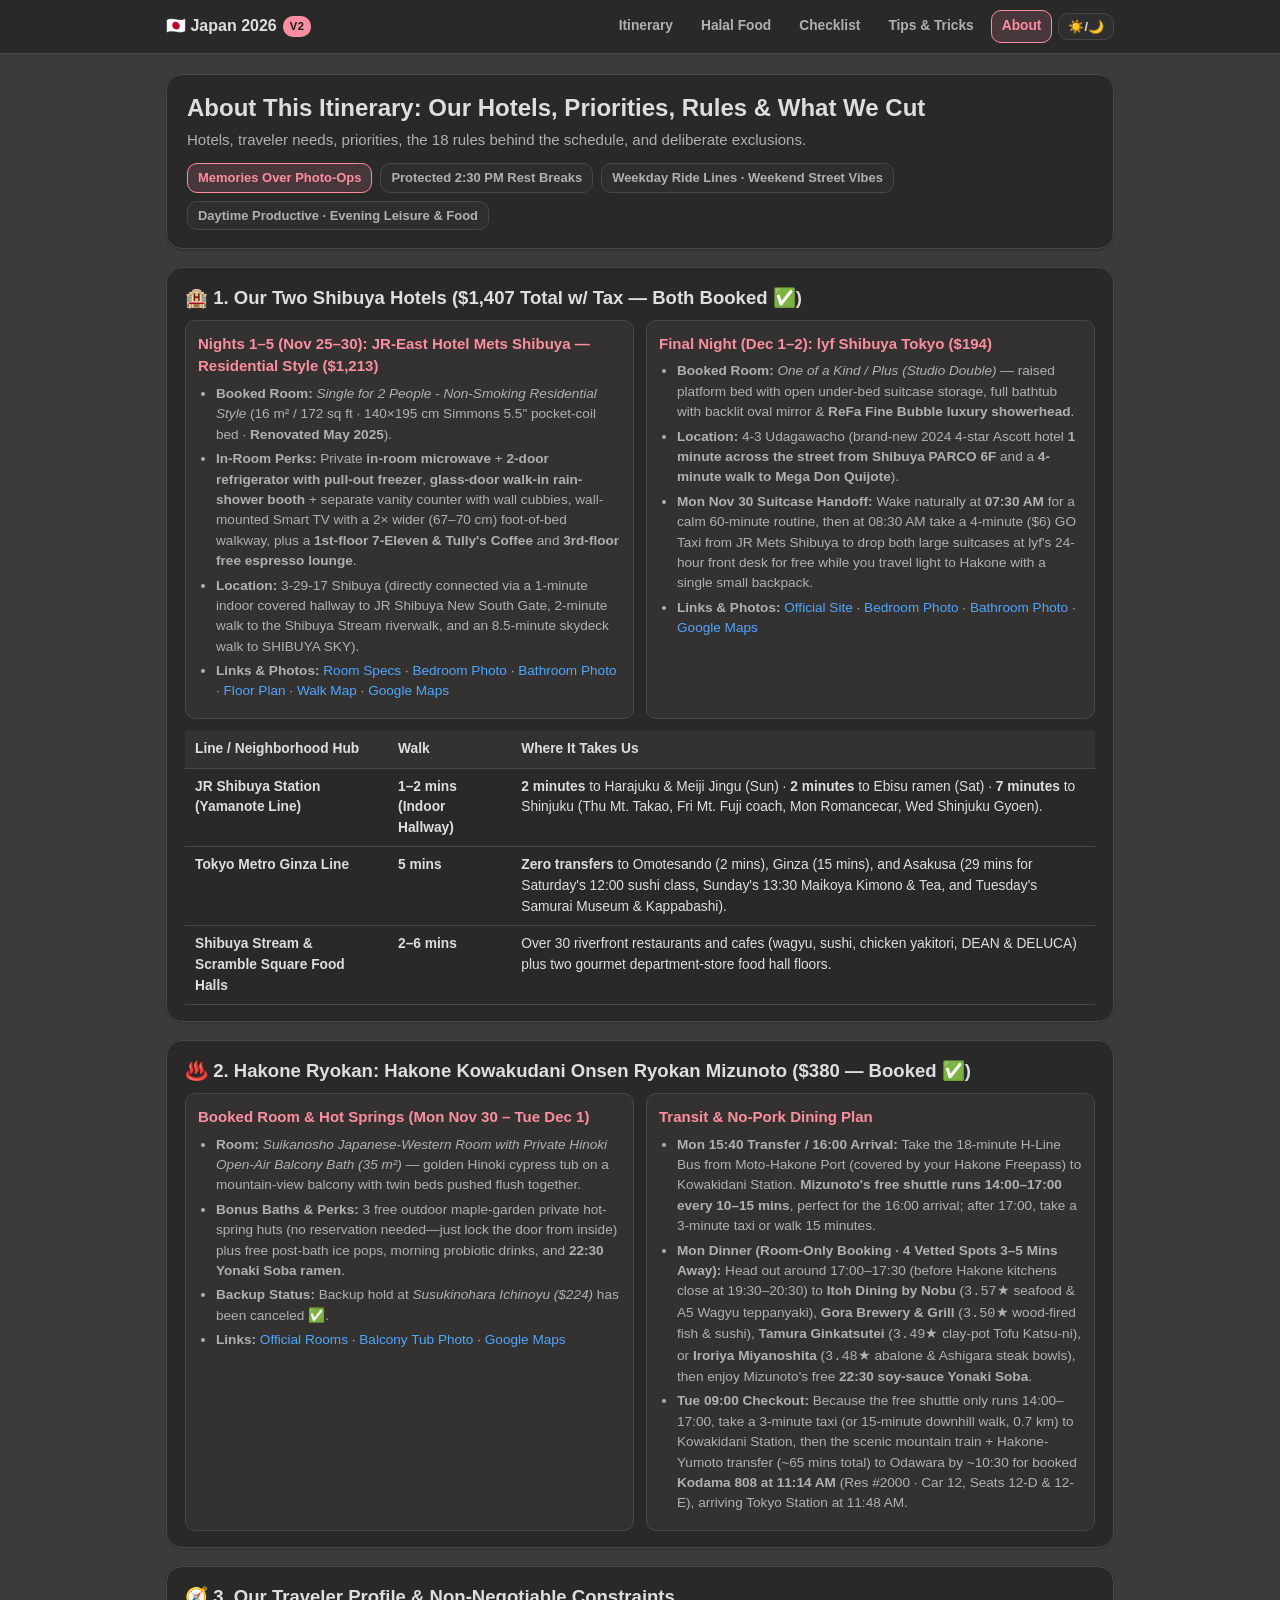
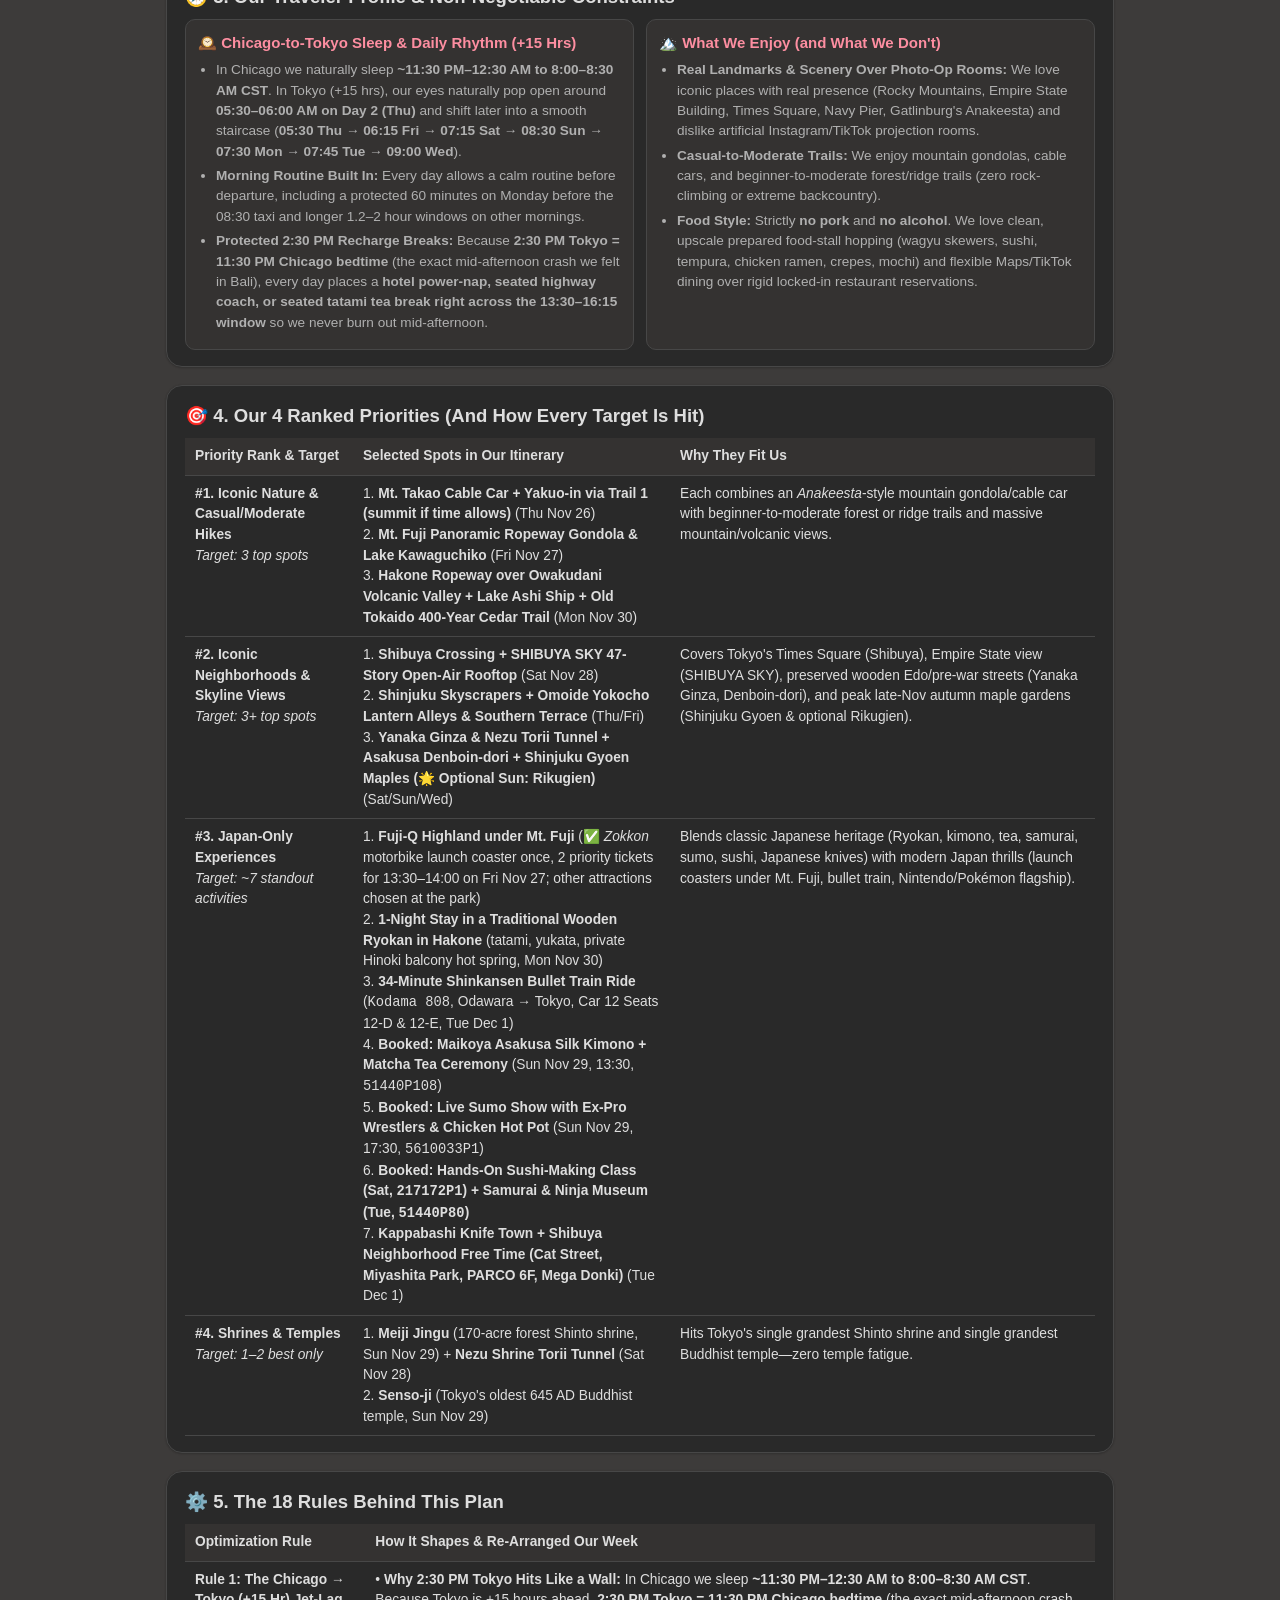
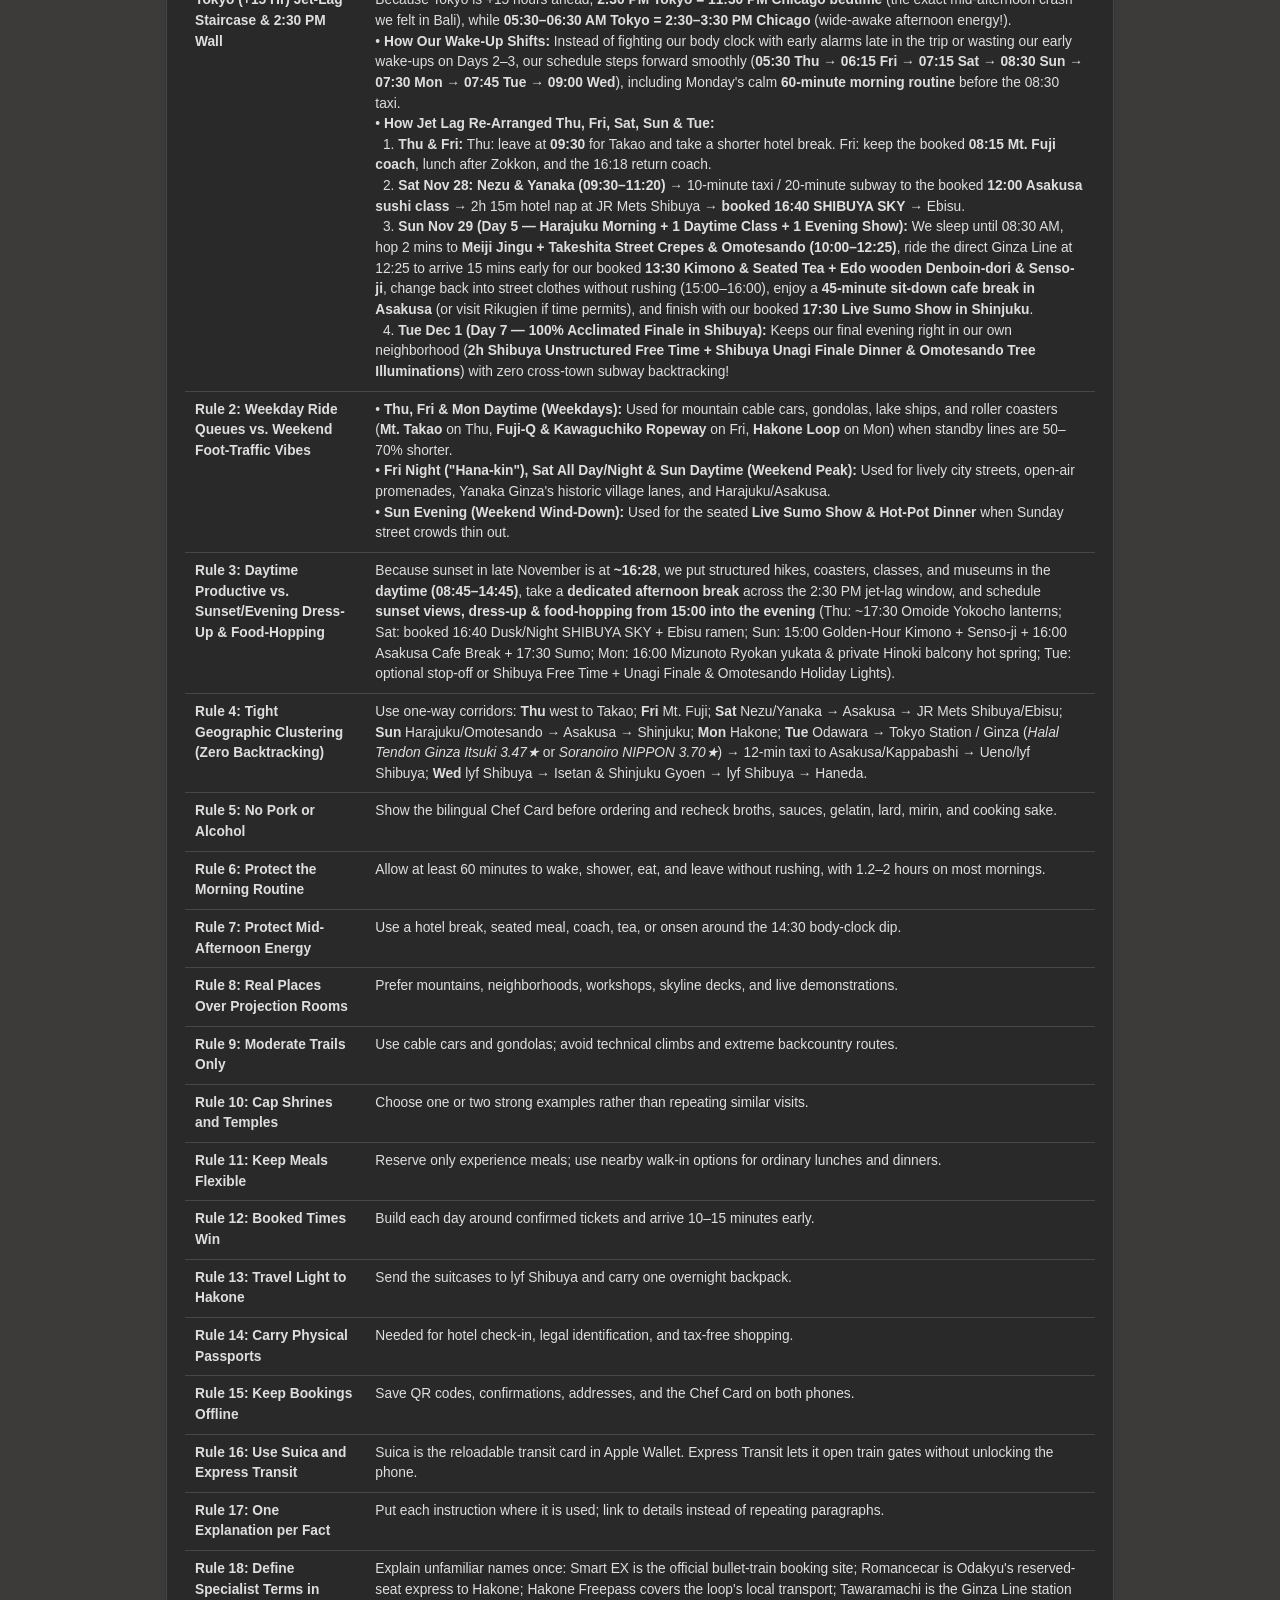
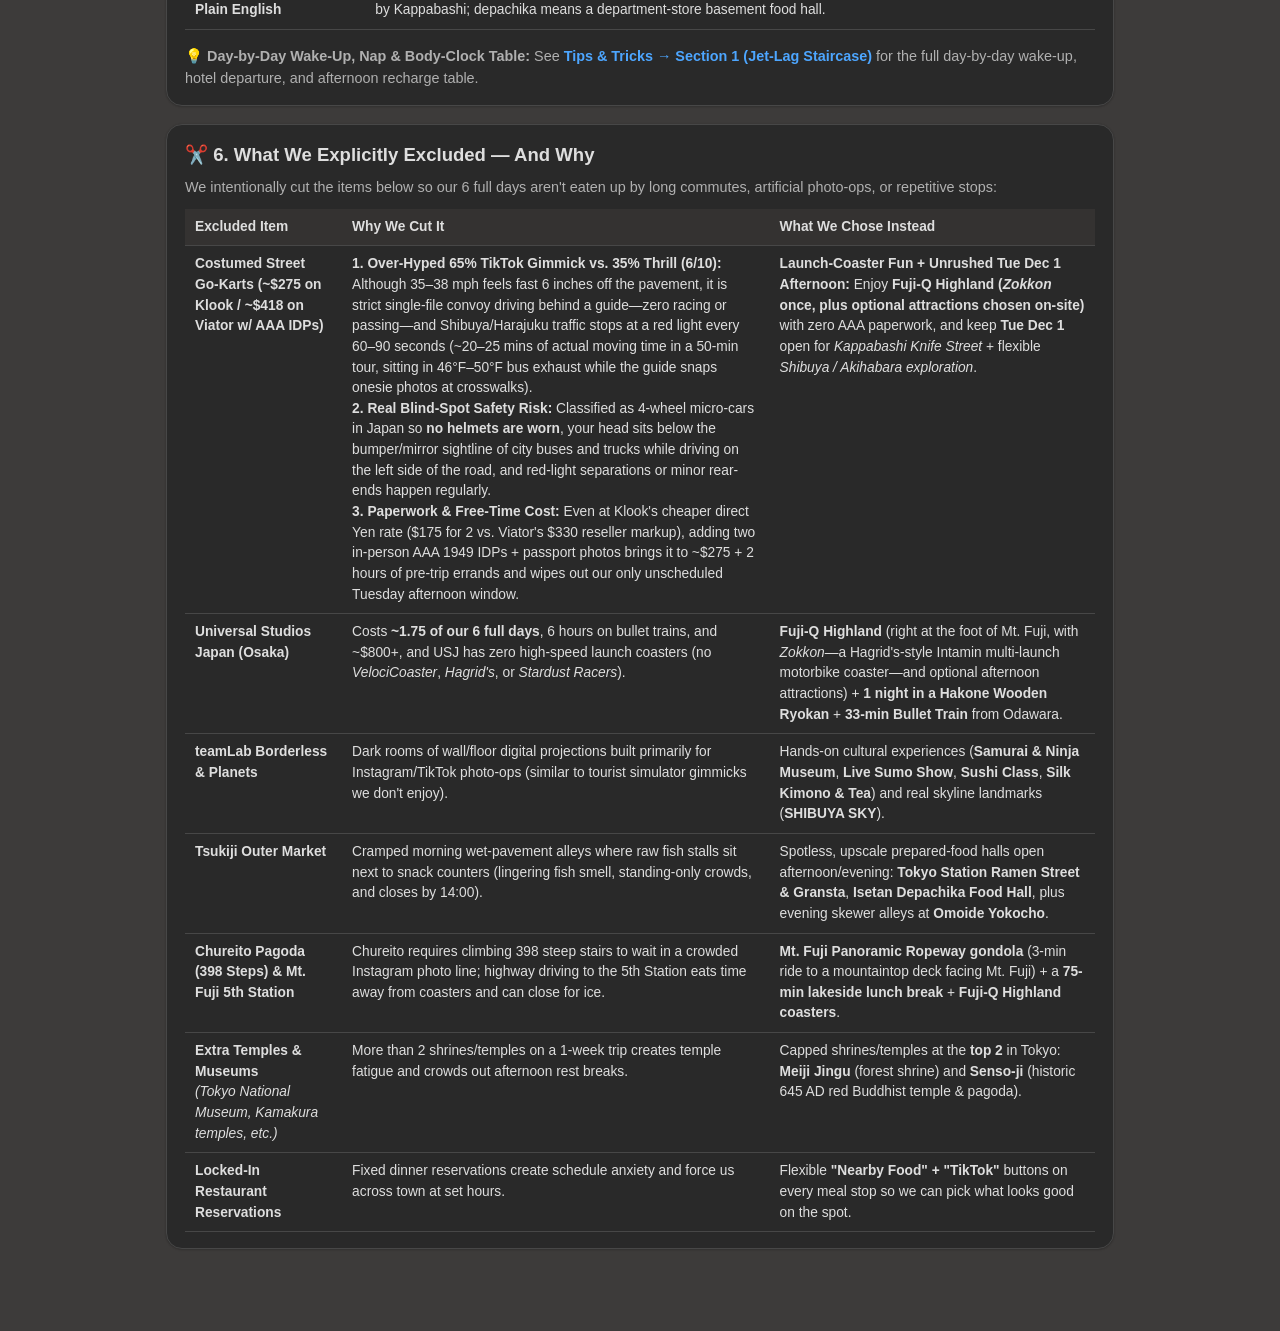
==== commit f13b8040: "Adapt Takao day and add exact Maps destinations Co-authored-by: Copilot <223556219+Copilot@users.nor" ====
--- a/about.html
+++ b/about.html
@@ -164,7 +164,7 @@
             <tr>
               <td><strong>#1. Iconic Nature &amp; Casual/Moderate Hikes</strong><br /><em>Target: 3 top spots</em></td>
               <td>
-                1. <strong>Mt. Takao Cable Car + Trail 1 Summit &amp; Trail 4 Suspension Bridge Loop</strong> (Thu Nov 26)<br />
+                1. <strong>Mt. Takao Cable Car + Yakuo-in via Trail 1 (summit if time allows)</strong> (Thu Nov 26)<br />
                 2. <strong>Mt. Fuji Panoramic Ropeway Gondola &amp; Lake Kawaguchiko</strong> (Fri Nov 27)<br />
                 3. <strong>Hakone Ropeway over Owakudani Volcanic Valley + Lake Ashi Ship + Old Tokaido 400-Year Cedar Trail</strong> (Mon Nov 30)
               </td>
@@ -222,7 +222,7 @@
                 • <strong>Why 2:30 PM Tokyo Hits Like a Wall:</strong> In Chicago we sleep <strong>~11:30 PM–12:30 AM to 8:00–8:30 AM CST</strong>. Because Tokyo is +15 hours ahead, <strong>2:30 PM Tokyo = 11:30 PM Chicago bedtime</strong> (the exact mid-afternoon crash we felt in Bali), while <strong>05:30–06:30 AM Tokyo = 2:30–3:30 PM Chicago</strong> (wide-awake afternoon energy!).<br />
                 • <strong>How Our Wake-Up Shifts:</strong> Instead of fighting our body clock with early alarms late in the trip or wasting our early wake-ups on Days 2–3, our schedule steps forward smoothly (<strong>05:30 Thu → 06:15 Fri → 07:15 Sat → 08:30 Sun → 07:30 Mon → 07:45 Tue → 09:00 Wed</strong>), including Monday's calm <strong>60-minute morning routine</strong> before the 08:30 taxi.<br />
                 • <strong>How Jet Lag Re-Arranged Thu, Fri, Sat, Sun &amp; Tue:</strong><br />
-                &nbsp;&nbsp;1. <strong>Thu &amp; Fri:</strong> Use early wake-ups for the <strong>08:45 Mt. Takao Cable Car</strong> and booked <strong>08:15 Mt. Fuji coach</strong>; protect the afternoon with a 2.5h hotel nap on Thu and a 70m sit-down lunch + 16:18 return-coach nap on Fri.<br />
+                &nbsp;&nbsp;1. <strong>Thu &amp; Fri:</strong> Thu: leave at <strong>09:30</strong> for Takao and take a shorter hotel break. Fri: keep the booked <strong>08:15 Mt. Fuji coach</strong>, lunch after Zokkon, and the 16:18 return coach.<br />
                 &nbsp;&nbsp;2. <strong>Sat Nov 28:</strong> <strong>Nezu &amp; Yanaka (09:30–11:20)</strong> → 10-minute taxi / 20-minute subway to the booked <strong>12:00 Asakusa sushi class</strong> → 2h 15m hotel nap at JR Mets Shibuya → <strong>booked 16:40 SHIBUYA SKY</strong> → Ebisu.<br />
                 &nbsp;&nbsp;3. <strong>Sun Nov 29 (Day 5 — Harajuku Morning + 1 Daytime Class + 1 Evening Show):</strong> We sleep until 08:30 AM, hop 2 mins to <strong>Meiji Jingu + Takeshita Street Crepes &amp; Omotesando (10:00–12:25)</strong>, ride the direct Ginza Line at 12:25 to arrive 15 mins early for our booked <strong>13:30 Kimono &amp; Seated Tea + Edo wooden Denboin-dori &amp; Senso-ji</strong>, change back into street clothes without rushing (15:00–16:00), enjoy a <strong>45-minute sit-down cafe break in Asakusa</strong> (or visit Rikugien if time permits), and finish with our booked <strong>17:30 Live Sumo Show in Shinjuku</strong>.<br />
                 &nbsp;&nbsp;4. <strong>Tue Dec 1 (Day 7 — 100% Acclimated Finale in Shibuya):</strong> Keeps our final evening right in our own neighborhood (<strong>2h Shibuya Unstructured Free Time + Shibuya Unagi Finale Dinner &amp; Omotesando Tree Illuminations</strong>) with zero cross-town subway backtracking!
@@ -239,7 +239,7 @@
             <tr>
               <td><strong>Rule 3: Daytime Productive vs. Sunset/Evening Dress-Up &amp; Food-Hopping</strong></td>
               <td>
-                Because sunset in late November is at <strong>~16:28</strong>, we put structured hikes, coasters, classes, and museums in the <strong>daytime (08:45–14:45)</strong>, take a <strong>dedicated afternoon break</strong> across the 2:30 PM jet-lag window, and schedule <strong>sunset views, dress-up &amp; food-hopping from 15:00 into the evening</strong> (Thu: 17:00 Omoide Yokocho lantern skewers; Sat: booked 16:40 Dusk/Night SHIBUYA SKY + Ebisu ramen; Sun: 15:00 Golden-Hour Kimono + Senso-ji + 16:00 Asakusa Cafe Break + 17:30 Sumo; Mon: 16:00 Mizunoto Ryokan yukata &amp; private Hinoki balcony hot spring; Tue: optional stop-off or Shibuya Free Time + Unagi Finale &amp; Omotesando Holiday Lights).
+                Because sunset in late November is at <strong>~16:28</strong>, we put structured hikes, coasters, classes, and museums in the <strong>daytime (08:45–14:45)</strong>, take a <strong>dedicated afternoon break</strong> across the 2:30 PM jet-lag window, and schedule <strong>sunset views, dress-up &amp; food-hopping from 15:00 into the evening</strong> (Thu: ~17:30 Omoide Yokocho lanterns; Sat: booked 16:40 Dusk/Night SHIBUYA SKY + Ebisu ramen; Sun: 15:00 Golden-Hour Kimono + Senso-ji + 16:00 Asakusa Cafe Break + 17:30 Sumo; Mon: 16:00 Mizunoto Ryokan yukata &amp; private Hinoki balcony hot spring; Tue: optional stop-off or Shibuya Free Time + Unagi Finale &amp; Omotesando Holiday Lights).
               </td>
             </tr>
             <tr>
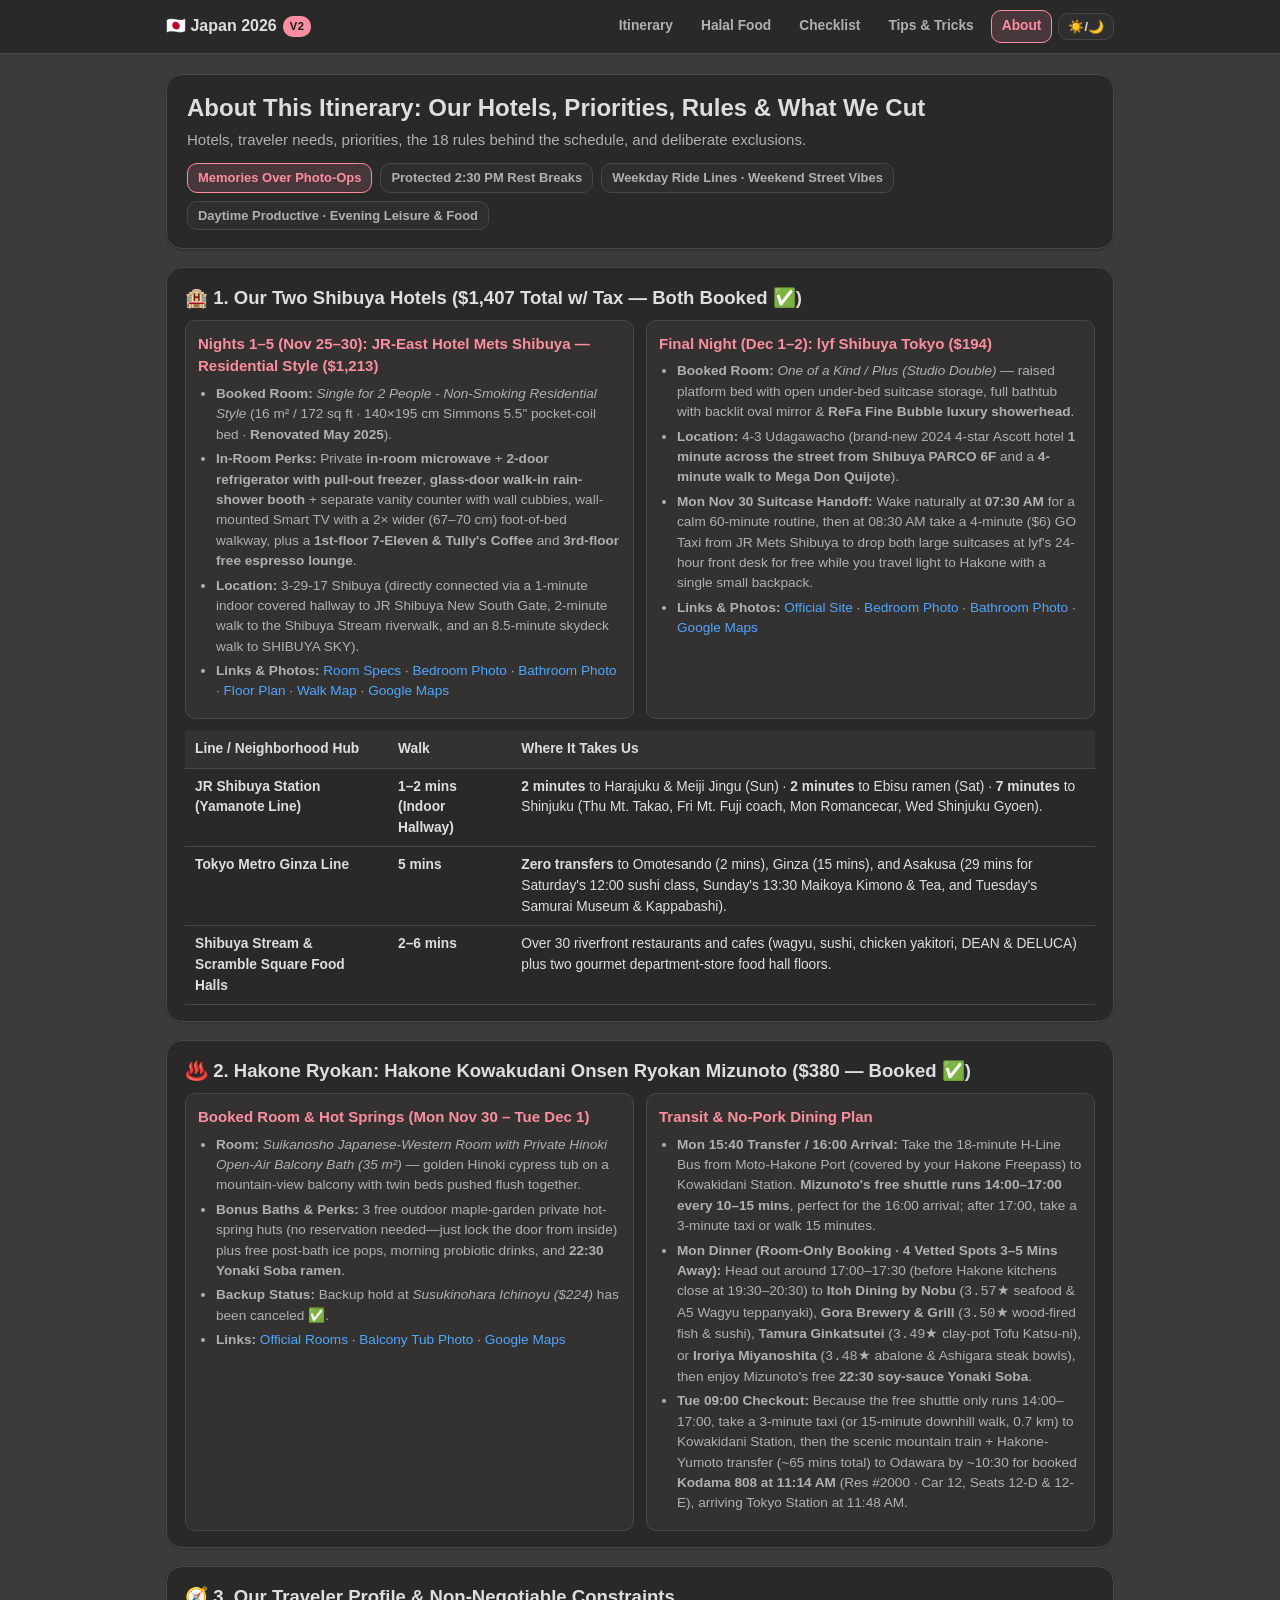
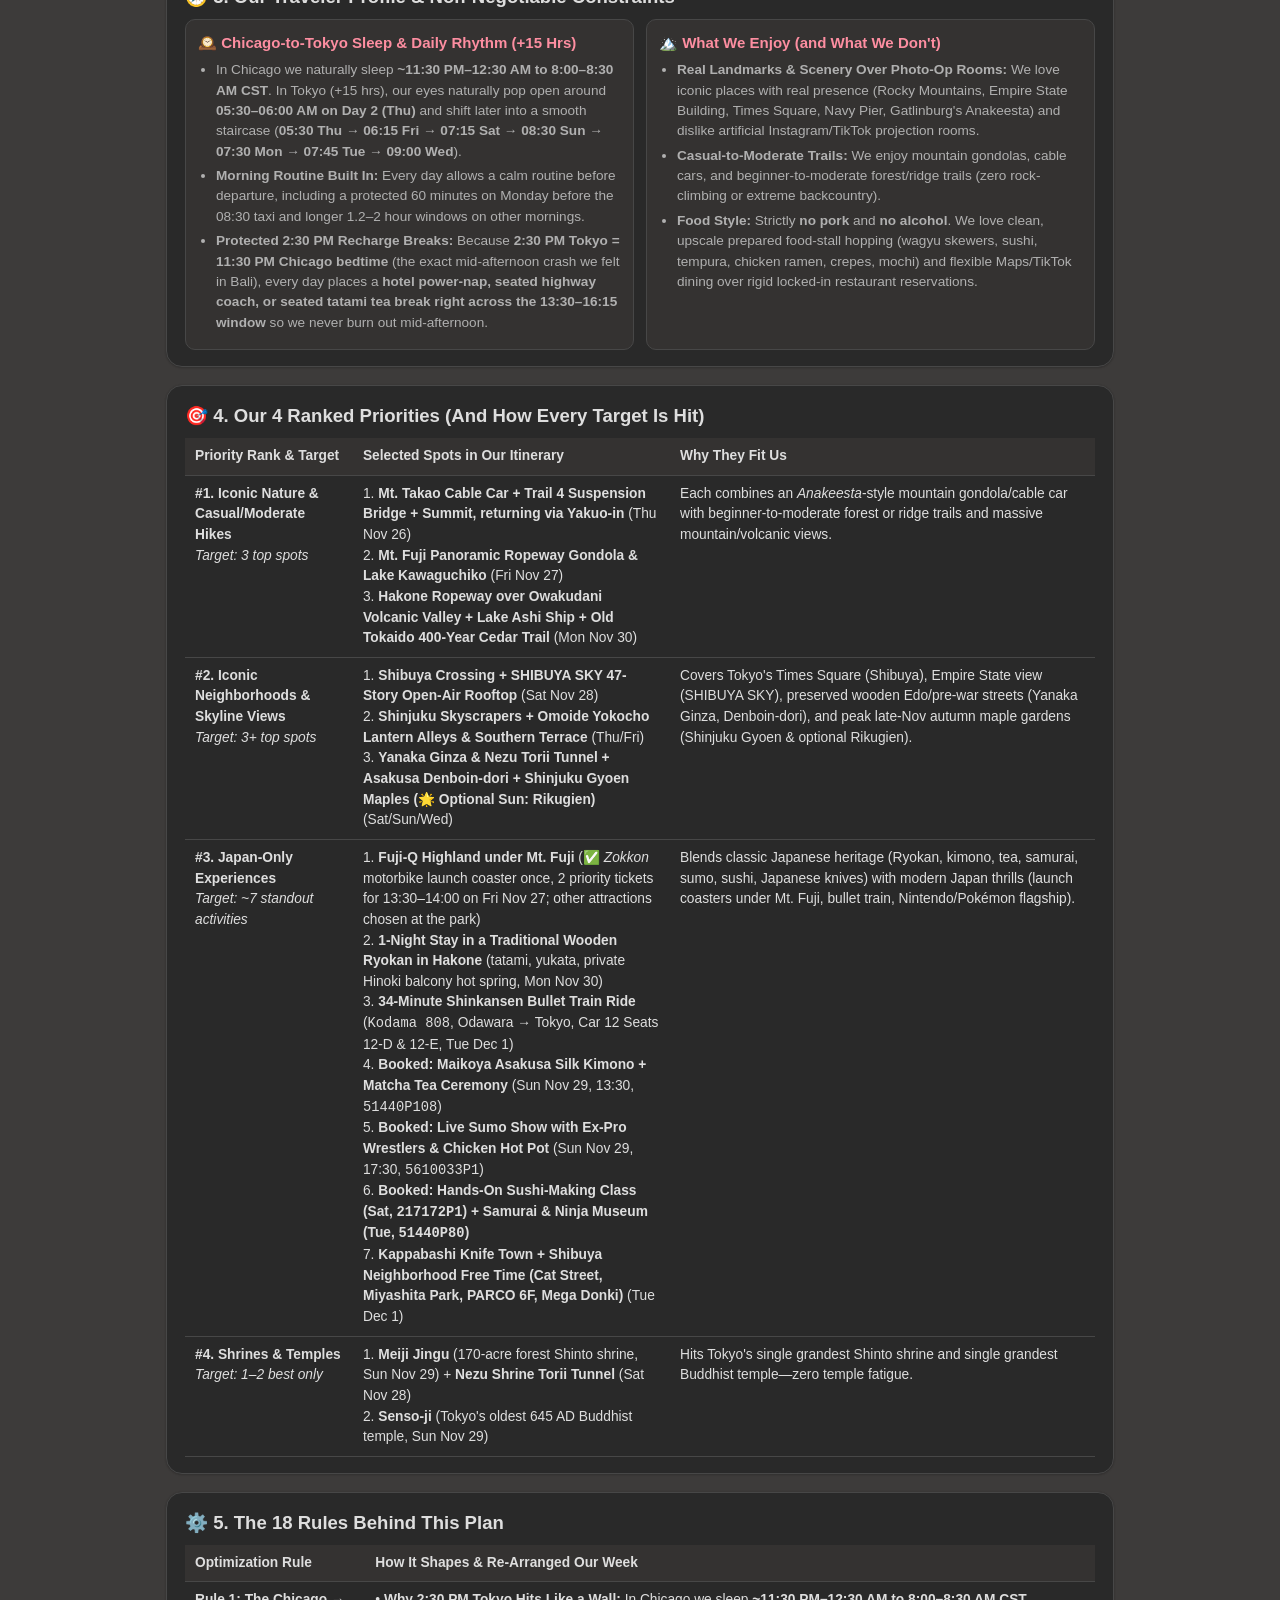
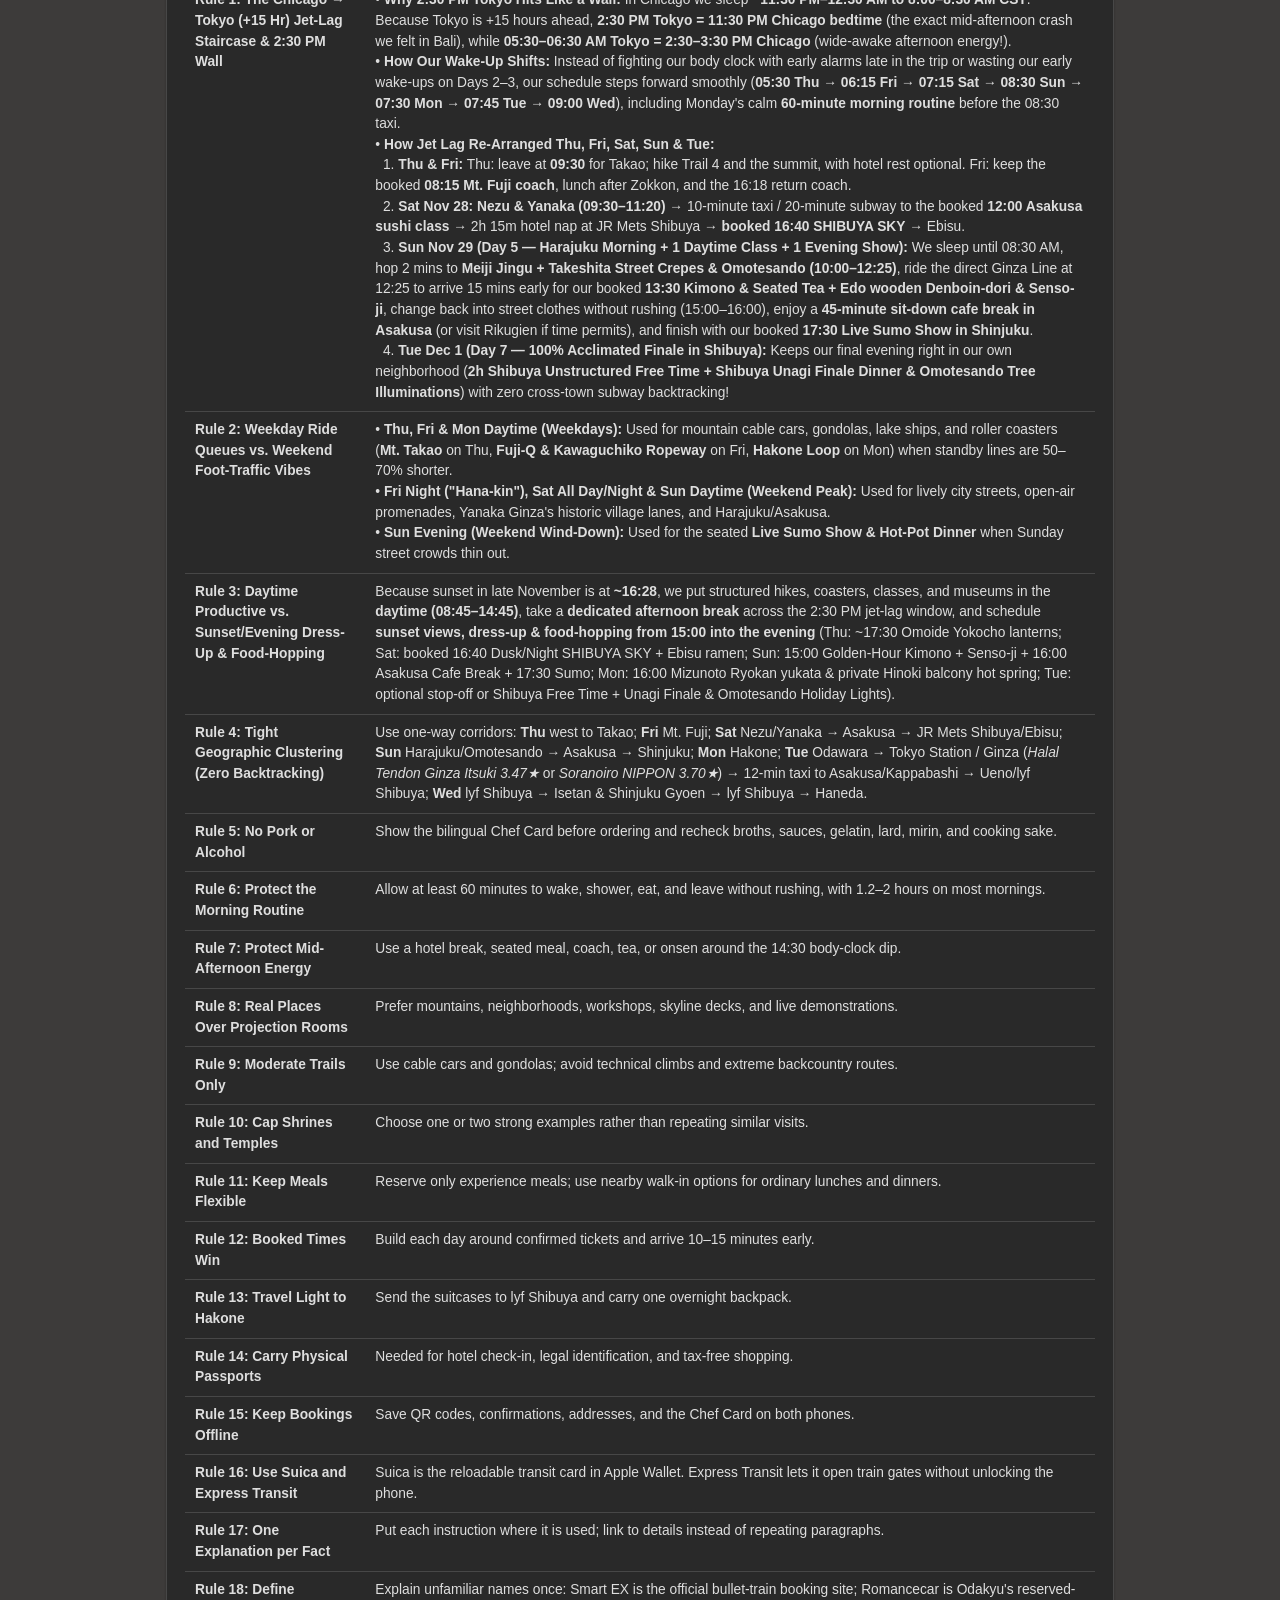
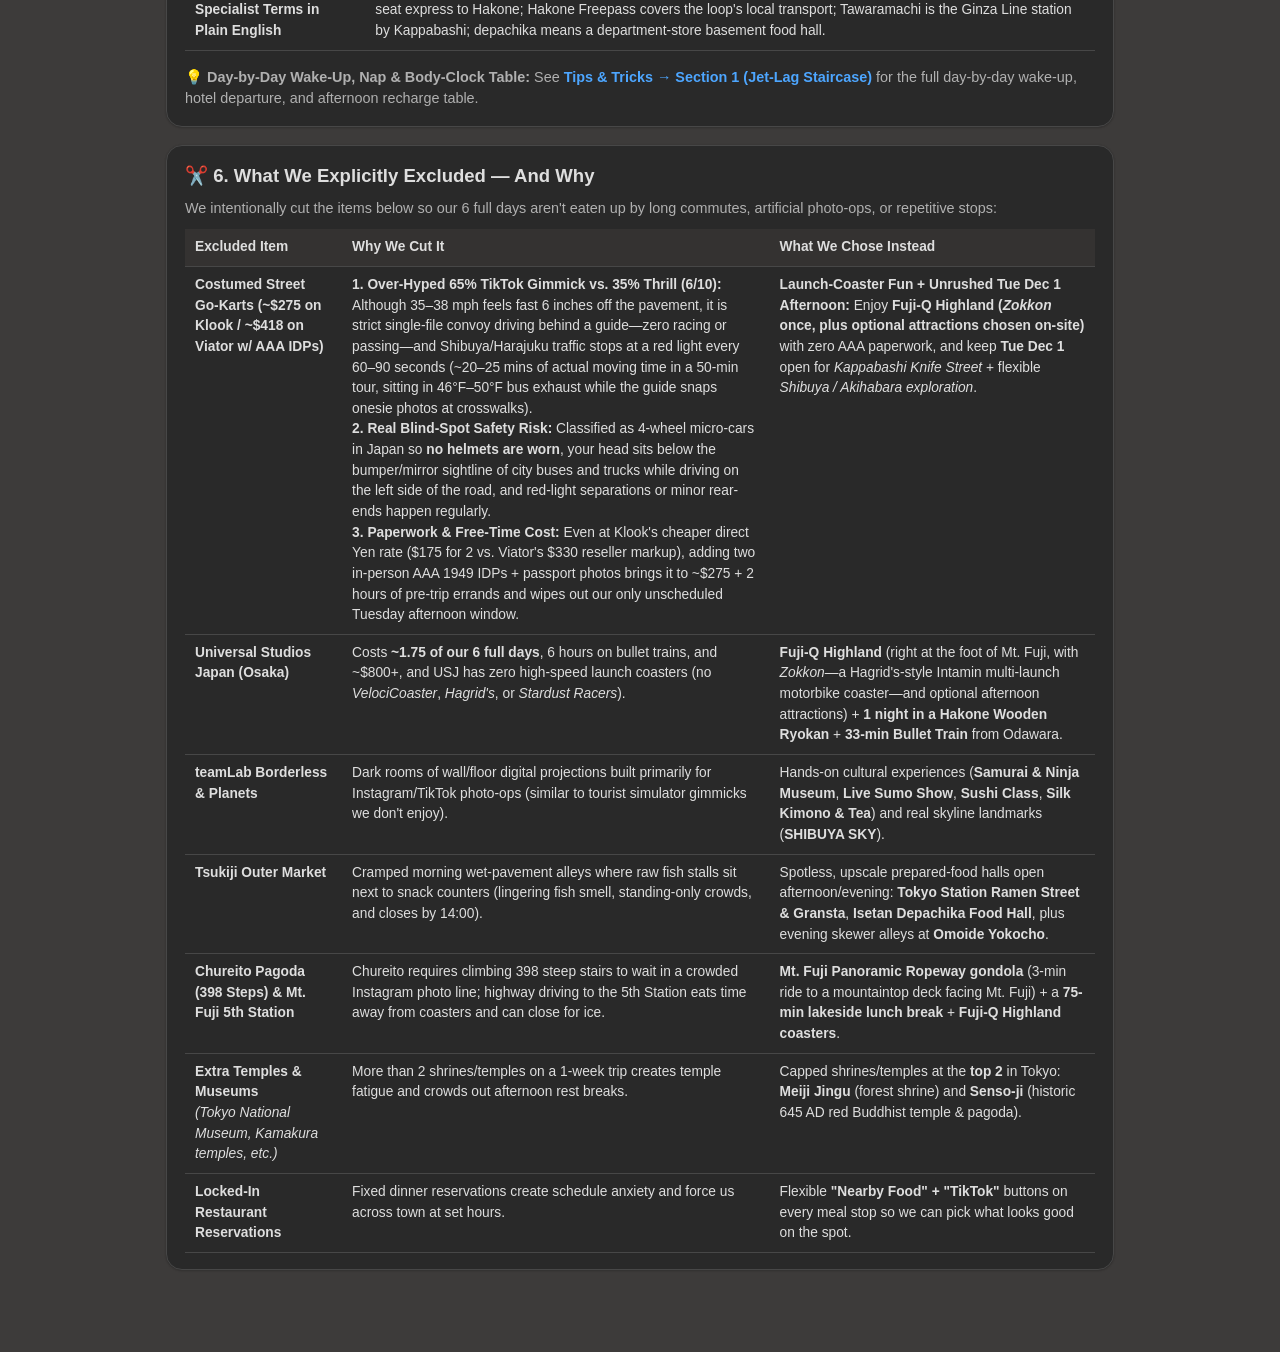
==== commit b7aabebb: "Prioritize Takao hike and restore map links Co-authored-by: Copilot <223556219+Copilot@users.noreply" ====
--- a/about.html
+++ b/about.html
@@ -164,7 +164,7 @@
             <tr>
               <td><strong>#1. Iconic Nature &amp; Casual/Moderate Hikes</strong><br /><em>Target: 3 top spots</em></td>
               <td>
-                1. <strong>Mt. Takao Cable Car + Yakuo-in via Trail 1 (summit if time allows)</strong> (Thu Nov 26)<br />
+                1. <strong>Mt. Takao Cable Car + Trail 4 Suspension Bridge + Summit, returning via Yakuo-in</strong> (Thu Nov 26)<br />
                 2. <strong>Mt. Fuji Panoramic Ropeway Gondola &amp; Lake Kawaguchiko</strong> (Fri Nov 27)<br />
                 3. <strong>Hakone Ropeway over Owakudani Volcanic Valley + Lake Ashi Ship + Old Tokaido 400-Year Cedar Trail</strong> (Mon Nov 30)
               </td>
@@ -222,7 +222,7 @@
                 • <strong>Why 2:30 PM Tokyo Hits Like a Wall:</strong> In Chicago we sleep <strong>~11:30 PM–12:30 AM to 8:00–8:30 AM CST</strong>. Because Tokyo is +15 hours ahead, <strong>2:30 PM Tokyo = 11:30 PM Chicago bedtime</strong> (the exact mid-afternoon crash we felt in Bali), while <strong>05:30–06:30 AM Tokyo = 2:30–3:30 PM Chicago</strong> (wide-awake afternoon energy!).<br />
                 • <strong>How Our Wake-Up Shifts:</strong> Instead of fighting our body clock with early alarms late in the trip or wasting our early wake-ups on Days 2–3, our schedule steps forward smoothly (<strong>05:30 Thu → 06:15 Fri → 07:15 Sat → 08:30 Sun → 07:30 Mon → 07:45 Tue → 09:00 Wed</strong>), including Monday's calm <strong>60-minute morning routine</strong> before the 08:30 taxi.<br />
                 • <strong>How Jet Lag Re-Arranged Thu, Fri, Sat, Sun &amp; Tue:</strong><br />
-                &nbsp;&nbsp;1. <strong>Thu &amp; Fri:</strong> Thu: leave at <strong>09:30</strong> for Takao and take a shorter hotel break. Fri: keep the booked <strong>08:15 Mt. Fuji coach</strong>, lunch after Zokkon, and the 16:18 return coach.<br />
+                &nbsp;&nbsp;1. <strong>Thu &amp; Fri:</strong> Thu: leave at <strong>09:30</strong> for Takao; hike Trail 4 and the summit, with hotel rest optional. Fri: keep the booked <strong>08:15 Mt. Fuji coach</strong>, lunch after Zokkon, and the 16:18 return coach.<br />
                 &nbsp;&nbsp;2. <strong>Sat Nov 28:</strong> <strong>Nezu &amp; Yanaka (09:30–11:20)</strong> → 10-minute taxi / 20-minute subway to the booked <strong>12:00 Asakusa sushi class</strong> → 2h 15m hotel nap at JR Mets Shibuya → <strong>booked 16:40 SHIBUYA SKY</strong> → Ebisu.<br />
                 &nbsp;&nbsp;3. <strong>Sun Nov 29 (Day 5 — Harajuku Morning + 1 Daytime Class + 1 Evening Show):</strong> We sleep until 08:30 AM, hop 2 mins to <strong>Meiji Jingu + Takeshita Street Crepes &amp; Omotesando (10:00–12:25)</strong>, ride the direct Ginza Line at 12:25 to arrive 15 mins early for our booked <strong>13:30 Kimono &amp; Seated Tea + Edo wooden Denboin-dori &amp; Senso-ji</strong>, change back into street clothes without rushing (15:00–16:00), enjoy a <strong>45-minute sit-down cafe break in Asakusa</strong> (or visit Rikugien if time permits), and finish with our booked <strong>17:30 Live Sumo Show in Shinjuku</strong>.<br />
                 &nbsp;&nbsp;4. <strong>Tue Dec 1 (Day 7 — 100% Acclimated Finale in Shibuya):</strong> Keeps our final evening right in our own neighborhood (<strong>2h Shibuya Unstructured Free Time + Shibuya Unagi Finale Dinner &amp; Omotesando Tree Illuminations</strong>) with zero cross-town subway backtracking!
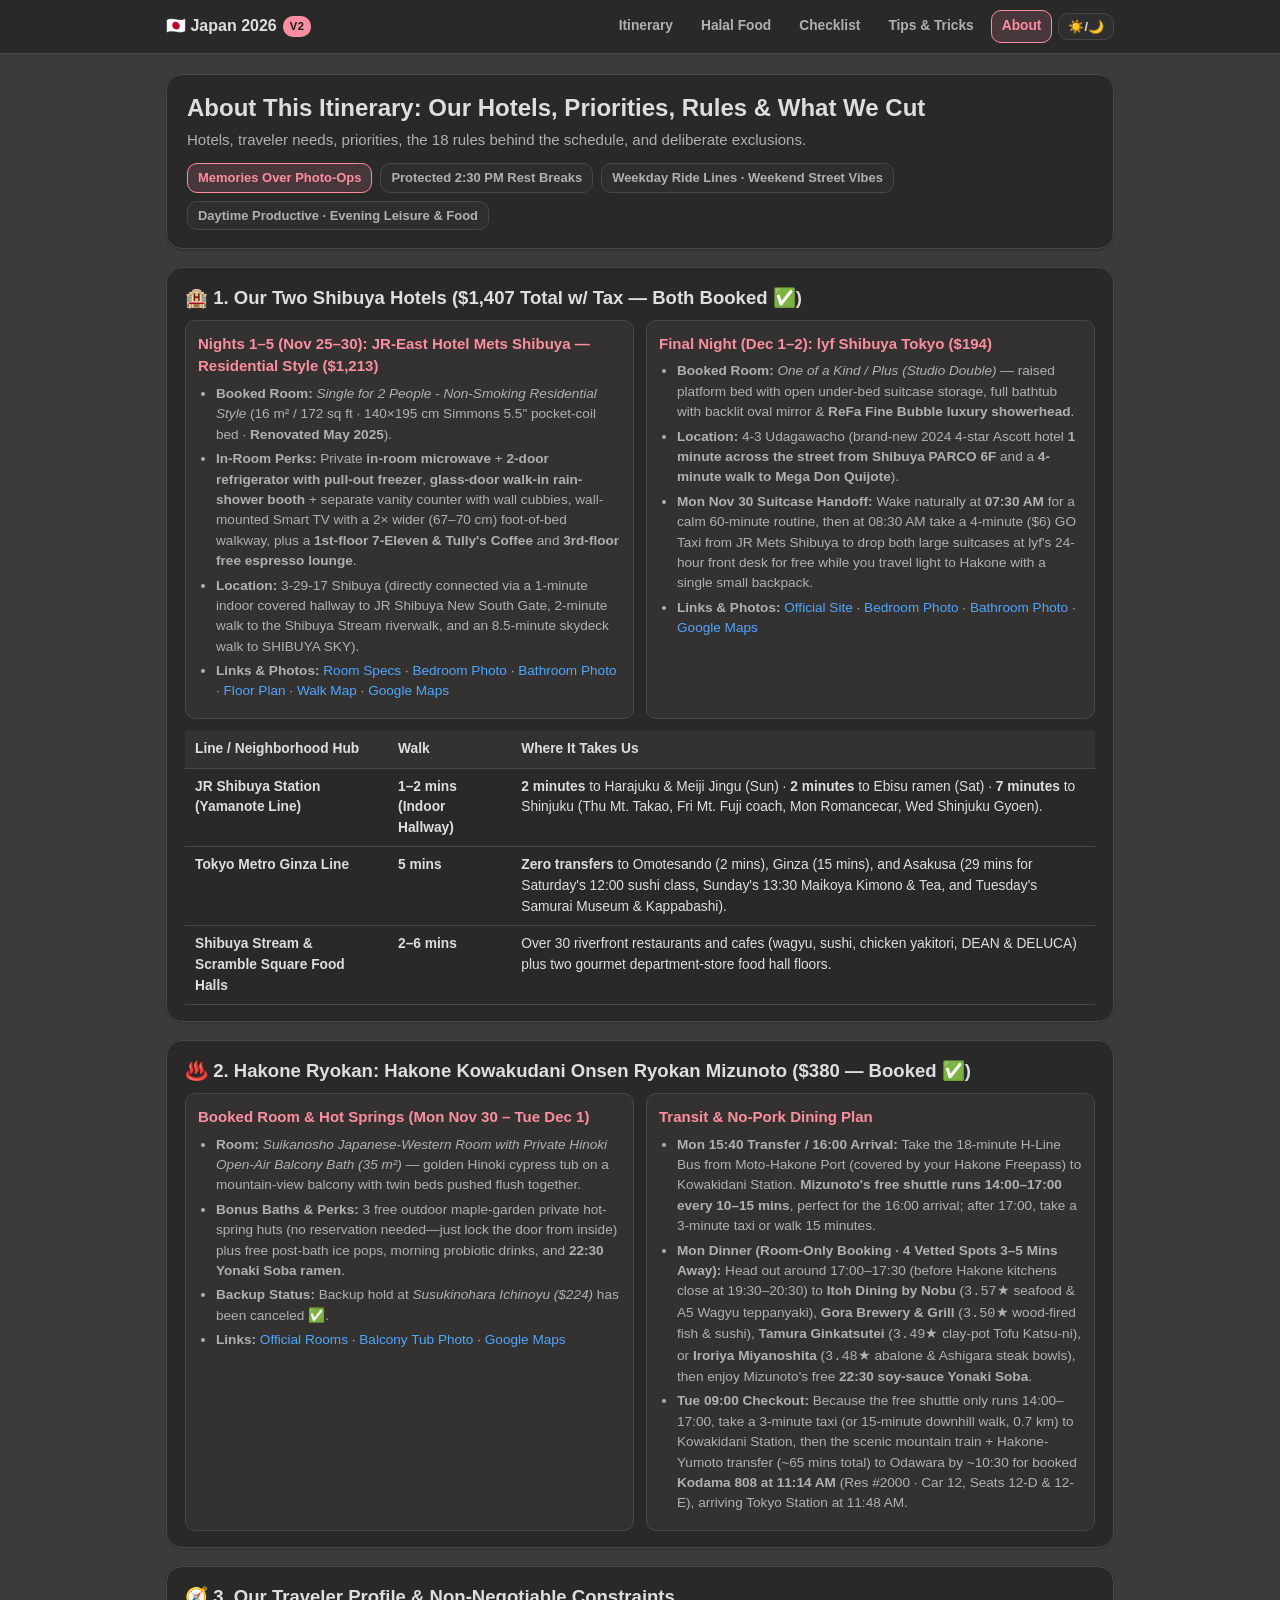
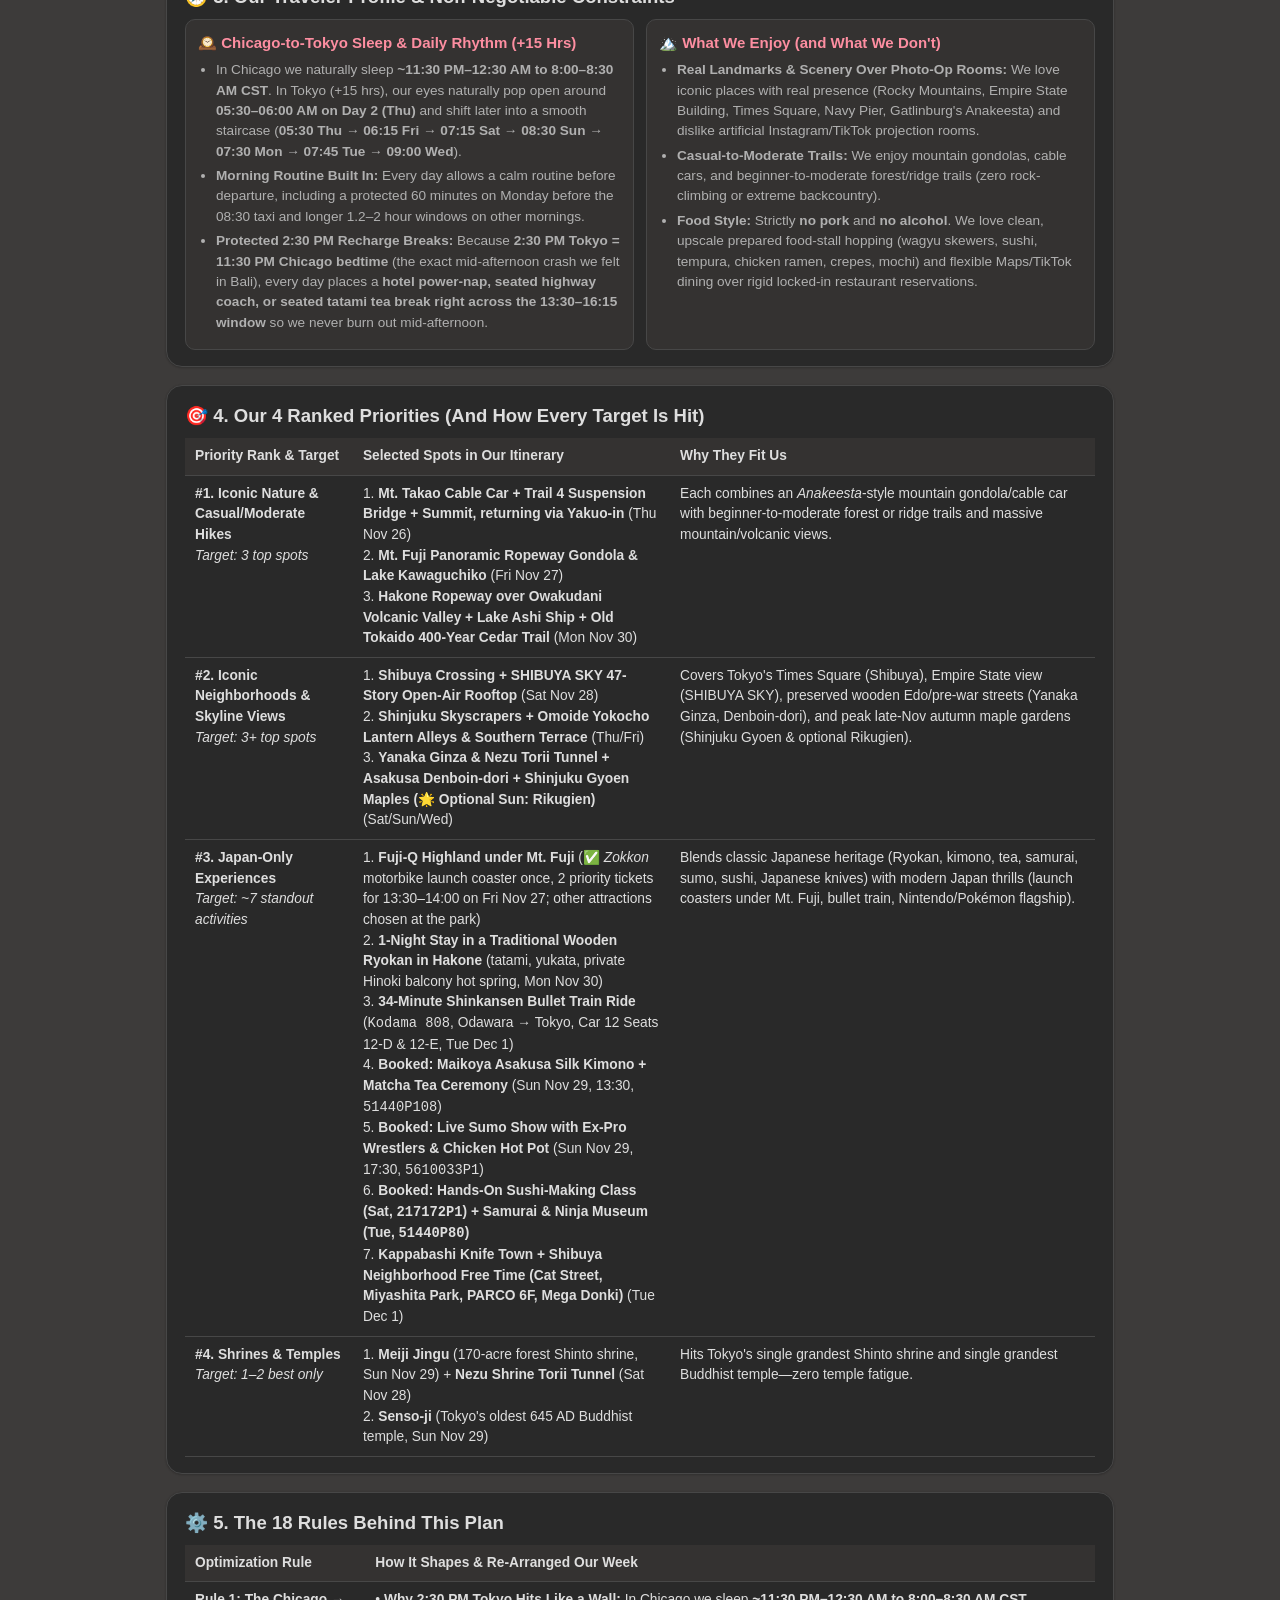
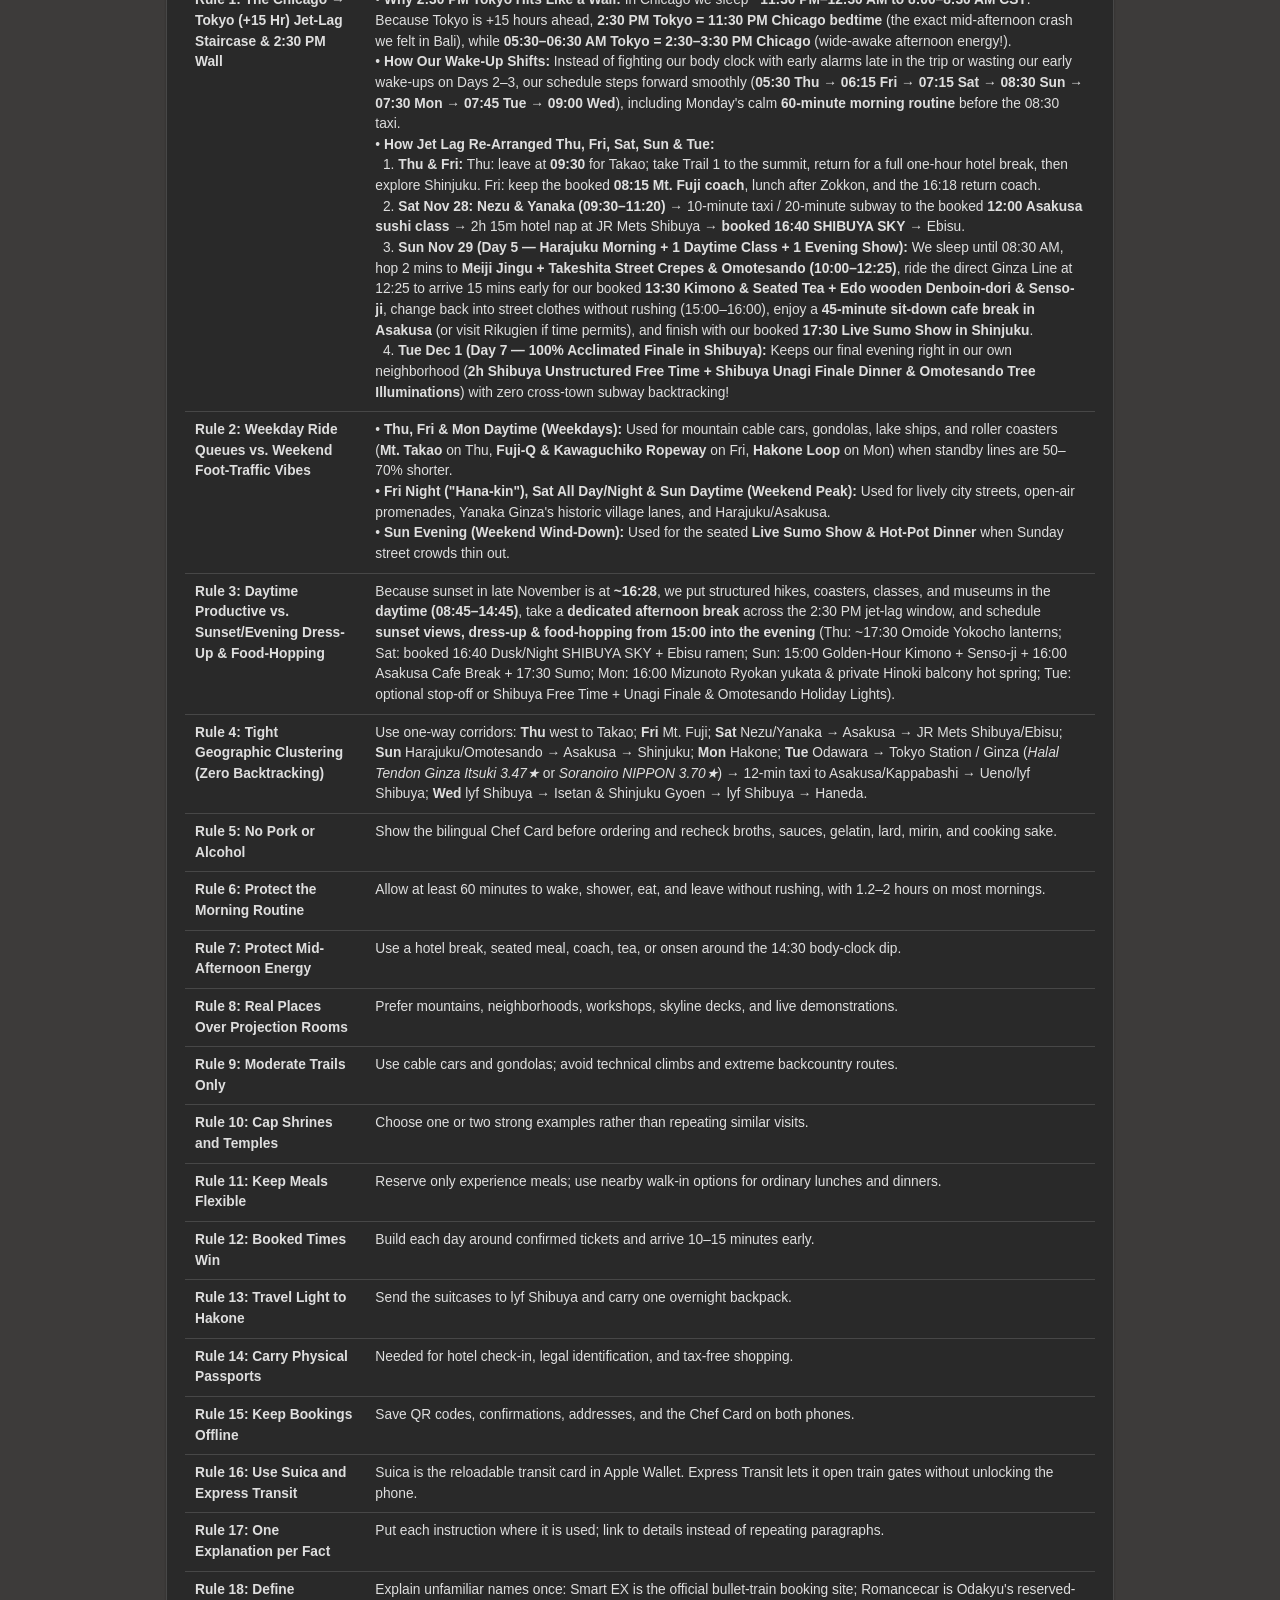
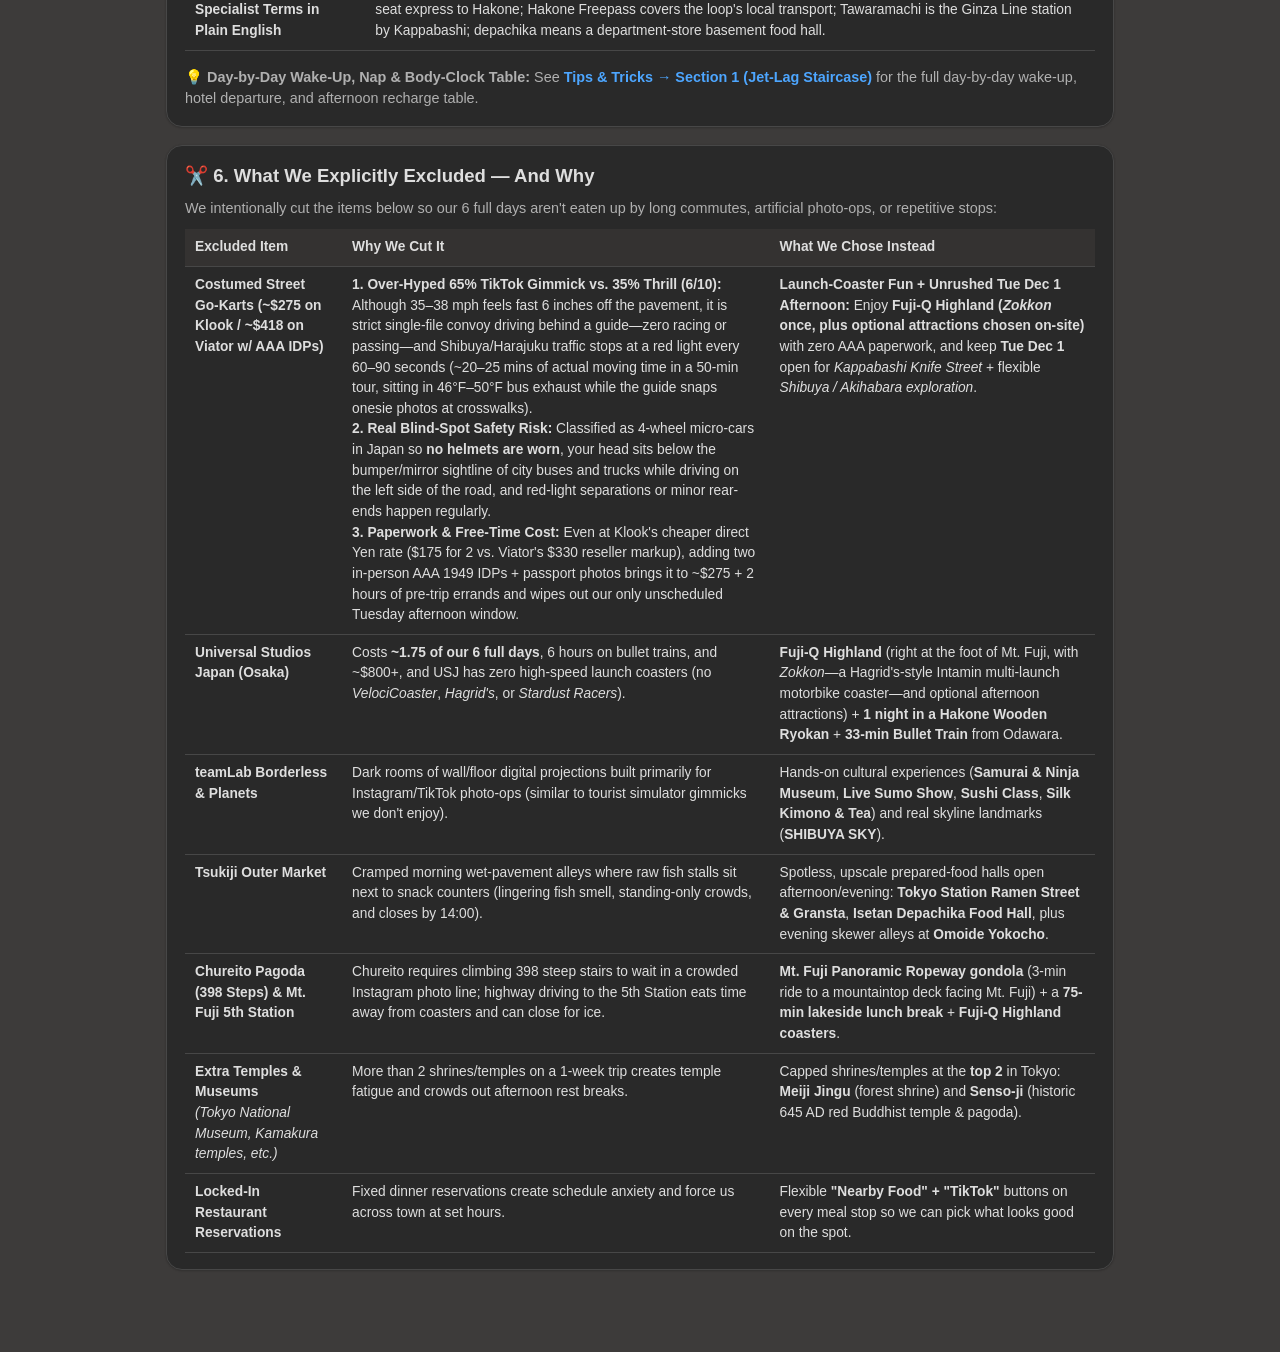
==== commit 99053870: "Update Takao hike and Shinjuku schedule Co-authored-by: Copilot <223556219+Copilot@users.noreply.git" ====
--- a/about.html
+++ b/about.html
@@ -222,7 +222,7 @@
                 • <strong>Why 2:30 PM Tokyo Hits Like a Wall:</strong> In Chicago we sleep <strong>~11:30 PM–12:30 AM to 8:00–8:30 AM CST</strong>. Because Tokyo is +15 hours ahead, <strong>2:30 PM Tokyo = 11:30 PM Chicago bedtime</strong> (the exact mid-afternoon crash we felt in Bali), while <strong>05:30–06:30 AM Tokyo = 2:30–3:30 PM Chicago</strong> (wide-awake afternoon energy!).<br />
                 • <strong>How Our Wake-Up Shifts:</strong> Instead of fighting our body clock with early alarms late in the trip or wasting our early wake-ups on Days 2–3, our schedule steps forward smoothly (<strong>05:30 Thu → 06:15 Fri → 07:15 Sat → 08:30 Sun → 07:30 Mon → 07:45 Tue → 09:00 Wed</strong>), including Monday's calm <strong>60-minute morning routine</strong> before the 08:30 taxi.<br />
                 • <strong>How Jet Lag Re-Arranged Thu, Fri, Sat, Sun &amp; Tue:</strong><br />
-                &nbsp;&nbsp;1. <strong>Thu &amp; Fri:</strong> Thu: leave at <strong>09:30</strong> for Takao; hike Trail 4 and the summit, with hotel rest optional. Fri: keep the booked <strong>08:15 Mt. Fuji coach</strong>, lunch after Zokkon, and the 16:18 return coach.<br />
+                &nbsp;&nbsp;1. <strong>Thu &amp; Fri:</strong> Thu: leave at <strong>09:30</strong> for Takao; take Trail 1 to the summit, return for a full one-hour hotel break, then explore Shinjuku. Fri: keep the booked <strong>08:15 Mt. Fuji coach</strong>, lunch after Zokkon, and the 16:18 return coach.<br />
                 &nbsp;&nbsp;2. <strong>Sat Nov 28:</strong> <strong>Nezu &amp; Yanaka (09:30–11:20)</strong> → 10-minute taxi / 20-minute subway to the booked <strong>12:00 Asakusa sushi class</strong> → 2h 15m hotel nap at JR Mets Shibuya → <strong>booked 16:40 SHIBUYA SKY</strong> → Ebisu.<br />
                 &nbsp;&nbsp;3. <strong>Sun Nov 29 (Day 5 — Harajuku Morning + 1 Daytime Class + 1 Evening Show):</strong> We sleep until 08:30 AM, hop 2 mins to <strong>Meiji Jingu + Takeshita Street Crepes &amp; Omotesando (10:00–12:25)</strong>, ride the direct Ginza Line at 12:25 to arrive 15 mins early for our booked <strong>13:30 Kimono &amp; Seated Tea + Edo wooden Denboin-dori &amp; Senso-ji</strong>, change back into street clothes without rushing (15:00–16:00), enjoy a <strong>45-minute sit-down cafe break in Asakusa</strong> (or visit Rikugien if time permits), and finish with our booked <strong>17:30 Live Sumo Show in Shinjuku</strong>.<br />
                 &nbsp;&nbsp;4. <strong>Tue Dec 1 (Day 7 — 100% Acclimated Finale in Shibuya):</strong> Keeps our final evening right in our own neighborhood (<strong>2h Shibuya Unstructured Free Time + Shibuya Unagi Finale Dinner &amp; Omotesando Tree Illuminations</strong>) with zero cross-town subway backtracking!
